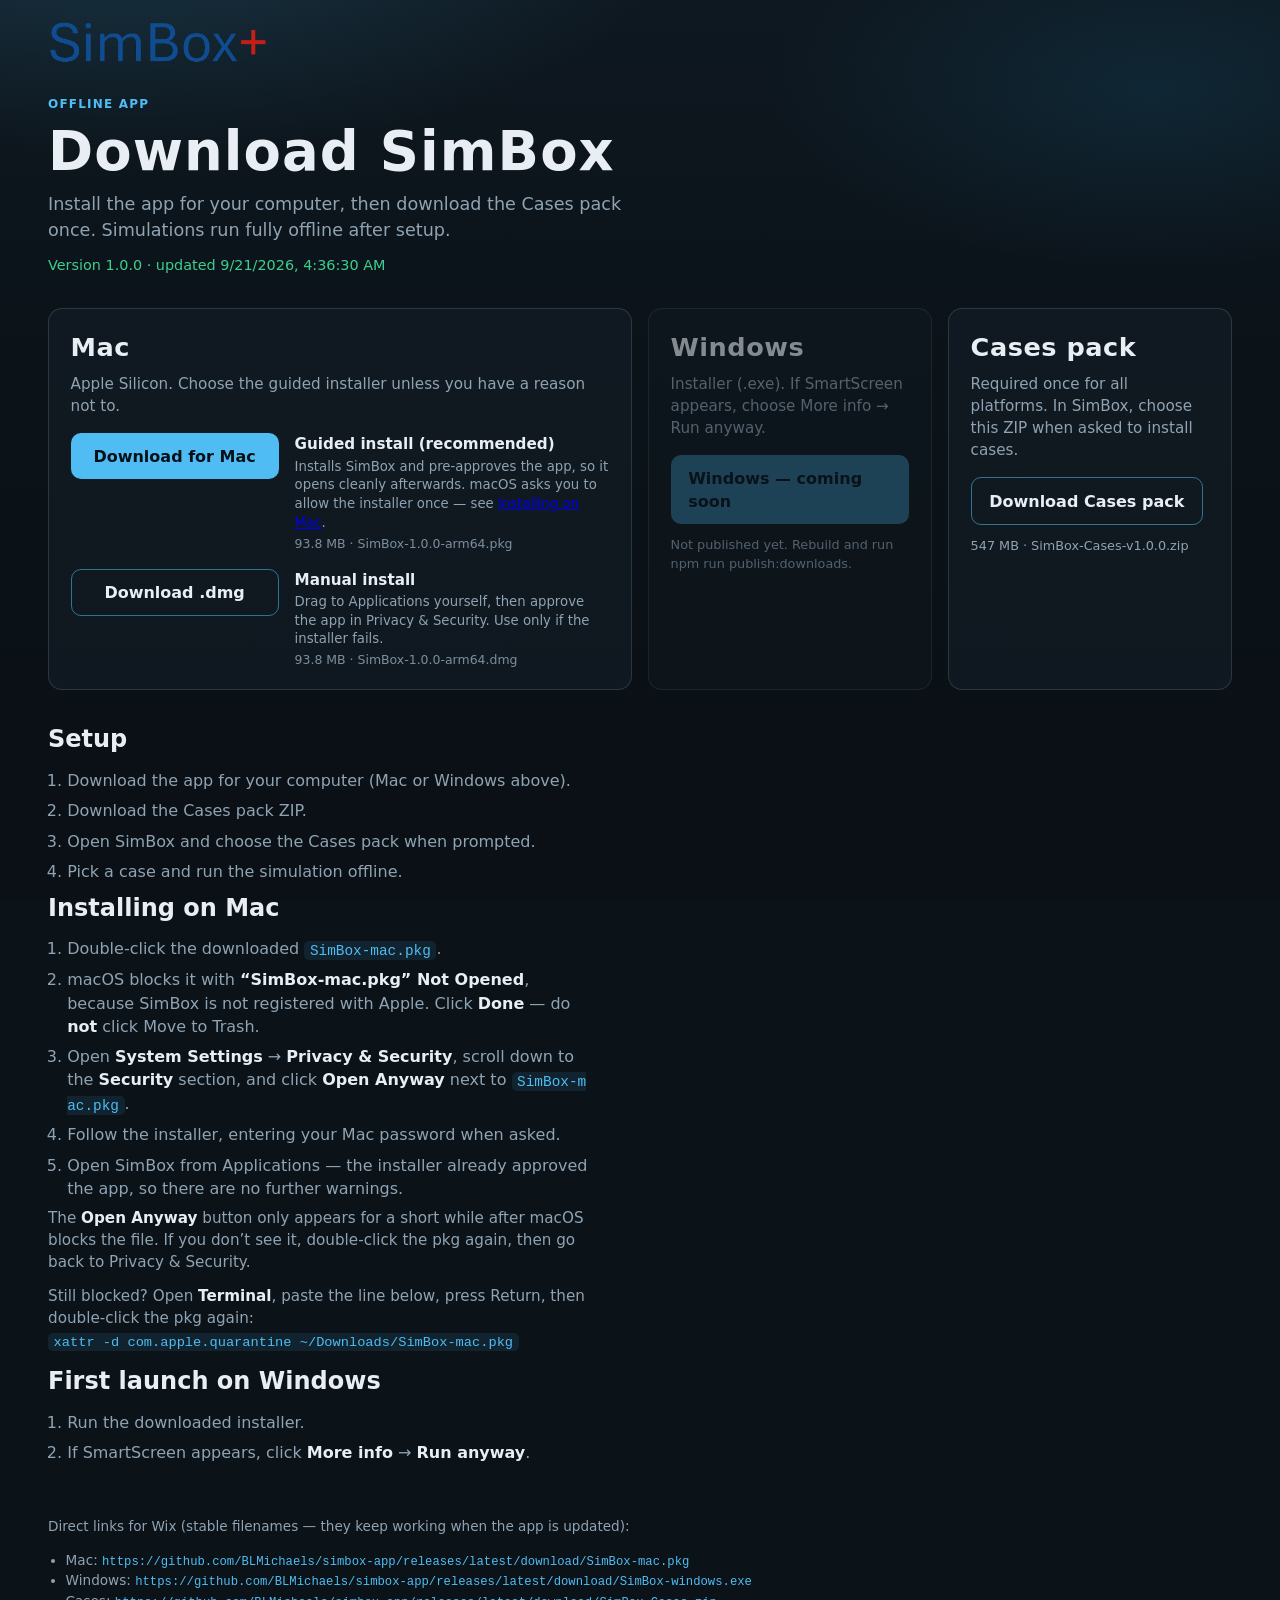
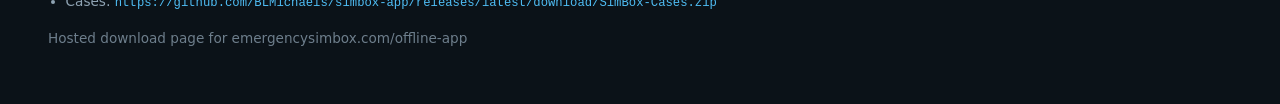
==== docs/index.html @ 4321776a "Update docs/index.html" ====
<!DOCTYPE html>
<html lang="en">
<head>
  <meta charset="utf-8" />
  <meta name="viewport" content="width=device-width, initial-scale=1" />
  <title>Download SimBox — Offline App</title>
  <meta name="description" content="Download the SimBox offline app for Mac, Windows, or Linux, plus the Cases pack." />
  <!-- Bump ?v= when styles.css or app.js changes, so browsers don't serve stale assets. -->
  <link rel="stylesheet" href="./styles.css?v=4" />
</head>
<body>
  <div class="atmosphere" aria-hidden="true"></div>

  <header class="top">
    <img class="brand-logo" src="./assets/simbox-logo.png" alt="SimBox+" width="220" height="44" />
  </header>

  <main class="hero">
    <p class="eyebrow">Offline app</p>
    <h1>Download SimBox</h1>
    <p class="lede">
      Install the app for your computer, then download the Cases pack once.
      Simulations run fully offline after setup.
    </p>
    <p class="version" id="version-line">Checking latest build…</p>
  </main>

  <section class="downloads" aria-label="Downloads">
    <article class="card" id="card-mac">
      <h2>Mac</h2>
      <p>Apple Silicon. Choose the guided installer unless you have a reason not to.</p>

      <div class="options">
        <div class="option" id="option-mac">
          <a class="btn" id="btn-mac" href="./files/SimBox-mac.pkg" download>Download for Mac</a>
          <div class="option-text">
            <span class="option-label">Guided install (recommended)</span>
            <span class="option-note">Installs SimBox and pre-approves the app, so it opens cleanly afterwards. macOS asks you to allow the installer once — see <a href="#mac-install">Installing on Mac</a>.</span>
            <span class="option-meta" id="meta-mac"></span>
          </div>
        </div>

        <div class="option" id="option-mac-dmg" hidden>
          <a class="btn btn-secondary" id="btn-mac-dmg" href="./files/SimBox-mac.dmg" download>Download .dmg</a>
          <div class="option-text">
            <span class="option-label">Manual install</span>
            <span class="option-note">Drag to Applications yourself, then approve the app in Privacy &amp; Security. Use only if the installer fails.</span>
            <span class="option-meta" id="meta-mac-dmg"></span>
          </div>
        </div>
      </div>
    </article>

    <article class="card" id="card-mac-intel" hidden>
      <h2>Mac (Intel)</h2>
      <p>For older Intel Macs.</p>
      <a class="btn" id="btn-mac-intel" href="./files/SimBox-mac-intel.dmg" download>Download for Mac (Intel)</a>
      <p class="meta" id="meta-mac-intel"></p>
    </article>

    <article class="card" id="card-windows">
      <h2>Windows</h2>
      <p>Installer (.exe). If SmartScreen appears, choose More info → Run anyway.</p>
      <a class="btn" id="btn-windows" href="./files/SimBox-windows.exe" download>Download for Windows</a>
      <p class="meta" id="meta-windows"></p>
    </article>

    <article class="card" id="card-linux" hidden>
      <h2>Linux</h2>
      <p>AppImage. Run <code>chmod +x</code> on the file before opening.</p>
      <a class="btn" id="btn-linux" href="./files/SimBox-linux.AppImage" download>Download for Linux</a>
      <p class="meta" id="meta-linux"></p>
    </article>

    <article class="card card-cases" id="card-cases">
      <h2>Cases pack</h2>
      <p>Required once for all platforms. In SimBox, choose this ZIP when asked to install cases.</p>
      <a class="btn btn-secondary" id="btn-cases" href="./files/SimBox-Cases.zip" download>Download Cases pack</a>
      <p class="meta" id="meta-cases"></p>
    </article>
  </section>

  <section class="howto">
    <h2>Setup</h2>
    <ol>
      <li>Download the app for your computer (Mac or Windows above).</li>
      <li>Download the Cases pack ZIP.</li>
      <li>Open SimBox and choose the Cases pack when prompted.</li>
      <li>Pick a case and run the simulation offline.</li>
    </ol>

    <h2 id="mac-install">Installing on Mac</h2>
    <ol>
      <li>Double-click the downloaded <code>SimBox-mac.pkg</code>.</li>
      <li>
        macOS blocks it with <strong>&ldquo;SimBox-mac.pkg&rdquo; Not Opened</strong>, because SimBox
        is not registered with Apple. Click <strong>Done</strong> — do <strong>not</strong> click
        Move to Trash.
      </li>
      <li>
        Open <strong>System Settings</strong> &rarr; <strong>Privacy &amp; Security</strong>, scroll
        down to the <strong>Security</strong> section, and click <strong>Open Anyway</strong> next to
        <code>SimBox-mac.pkg</code>.
      </li>
      <li>Follow the installer, entering your Mac password when asked.</li>
      <li>Open SimBox from Applications — the installer already approved the app, so there are no further warnings.</li>
    </ol>
    <p class="note">
      The <strong>Open Anyway</strong> button only appears for a short while after macOS blocks the
      file. If you don&rsquo;t see it, double-click the pkg again, then go back to Privacy &amp; Security.
    </p>
    <p class="note">
      Still blocked? Open <strong>Terminal</strong>, paste the line below, press Return, then
      double-click the pkg again:<br />
      <code>xattr -d com.apple.quarantine ~/Downloads/SimBox-mac.pkg</code>
    </p>

    <h2>First launch on Windows</h2>
    <ol>
      <li>Run the downloaded installer.</li>
      <li>If SmartScreen appears, click <strong>More info</strong> → <strong>Run anyway</strong>.</li>
    </ol>
  </section>

  <footer class="foot">
    <p>
      Direct links for Wix (stable filenames — they keep working when the app is updated):
    </p>
    <ul class="direct-links">
      <li>Mac: <code id="url-mac">./files/SimBox-mac.pkg</code></li>
      <li>Windows: <code id="url-windows">./files/SimBox-windows.exe</code></li>
      <li>Cases: <code id="url-cases">./files/SimBox-Cases.zip</code></li>
    </ul>
    <p class="muted">Hosted download page for emergencysimbox.com/offline-app</p>
  </footer>

  <script src="./app.js?v=4"></script>
</body>
</html>
---- docs/styles.css ----
:root {
  --bg: #0b1218;
  --bg-elevated: #121c24;
  --ink: #e8eef3;
  --muted: #8fa3b3;
  --line: rgba(143, 163, 179, 0.22);
  --accent: #4fbdf4;
  --ok: #3dcf8e;
  --warn: #e0a64a;
  --radius: 14px;
  --font-display: "Barlow Condensed", "Arial Narrow", system-ui, sans-serif;
  --font-body: "Source Sans 3", "Segoe UI", system-ui, sans-serif;
}

*,
*::before,
*::after {
  box-sizing: border-box;
}

html,
body {
  margin: 0;
  min-height: 100%;
}

body {
  font-family: var(--font-body);
  color: var(--ink);
  background: var(--bg);
  line-height: 1.45;
}

.atmosphere {
  position: fixed;
  inset: 0;
  z-index: -1;
  background:
    radial-gradient(ellipse 80% 50% at 10% -10%, rgba(79, 189, 244, 0.18), transparent 55%),
    radial-gradient(ellipse 60% 40% at 90% 10%, rgba(26, 122, 168, 0.16), transparent 50%),
    linear-gradient(180deg, #0e1820 0%, #0b1218 45%, #0a1015 100%);
}

.top {
  padding: 1.25rem clamp(1.25rem, 4vw, 3rem) 0;
}

.brand-logo {
  display: block;
  height: clamp(2rem, 4.5vw, 2.75rem);
  width: auto;
  background: transparent;
}

.hero {
  padding: 2rem clamp(1.25rem, 4vw, 3rem) 1.5rem;
  max-width: 44rem;
}

.eyebrow {
  margin: 0 0 0.6rem;
  color: var(--accent);
  font-size: 0.75rem;
  font-weight: 700;
  letter-spacing: 0.1em;
  text-transform: uppercase;
}

.hero h1 {
  margin: 0 0 0.75rem;
  font-family: var(--font-display);
  font-size: clamp(2.4rem, 6vw, 3.4rem);
  font-weight: 700;
  letter-spacing: 0.02em;
  line-height: 1.05;
}

.lede {
  margin: 0 0 0.75rem;
  color: var(--muted);
  font-size: 1.1rem;
}

.version {
  margin: 0;
  color: var(--ok);
  font-size: 0.9rem;
}

.downloads {
  display: grid;
  grid-template-columns: repeat(auto-fit, minmax(240px, 1fr));
  gap: 1rem;
  padding: 0.5rem clamp(1.25rem, 4vw, 3rem) 2rem;
}

.card {
  padding: 1.25rem 1.35rem;
  border: 1px solid var(--line);
  border-radius: var(--radius);
  background: rgba(18, 28, 36, 0.72);
}

.card[hidden] {
  display: none !important;
}

.card.unavailable {
  opacity: 0.55;
}

.card h2 {
  margin: 0 0 0.45rem;
  font-family: var(--font-display);
  font-size: 1.6rem;
  font-weight: 600;
  letter-spacing: 0.02em;
}

.card p {
  margin: 0 0 1rem;
  color: var(--muted);
  font-size: 0.95rem;
}

.btn {
  display: inline-flex;
  align-items: center;
  justify-content: center;
  padding: 0.7rem 1.1rem;
  border-radius: 10px;
  background: var(--accent);
  color: #061018;
  font-weight: 700;
  text-decoration: none;
  transition: transform 0.15s ease, background 0.15s ease, opacity 0.15s ease;
}

.btn:hover {
  transform: translateY(-1px);
  background: #6ecaf7;
}

.btn.disabled,
.card.unavailable .btn,
.option.unavailable .btn {
  pointer-events: none;
  opacity: 0.5;
}

/* Mac ships two installers in one card, so it needs room for stacked rows. */
@media (min-width: 640px) {
  #card-mac {
    grid-column: span 2;
  }
}

.options {
  display: flex;
  flex-direction: column;
  gap: 1rem;
}

.option {
  display: flex;
  align-items: flex-start;
  gap: 1rem;
  flex-wrap: wrap;
}

.option[hidden] {
  display: none !important;
}

.option .btn {
  flex: 0 0 auto;
  min-width: min(13rem, 100%);
}

.option-text {
  display: flex;
  flex-direction: column;
  gap: 0.15rem;
  min-width: 0;
  flex: 1 1 14rem;
}

.option-label {
  color: var(--ink);
  font-size: 0.95rem;
  font-weight: 600;
}

.option-note {
  color: var(--muted);
  font-size: 0.83rem;
  line-height: 1.4;
}

.option-meta {
  color: var(--muted);
  font-size: 0.78rem;
  opacity: 0.85;
}

.btn-secondary {
  background: transparent;
  color: var(--ink);
  border: 1px solid rgba(79, 189, 244, 0.55);
}

.btn-secondary:hover {
  background: rgba(79, 189, 244, 0.12);
}

.meta {
  margin: 0.75rem 0 0 !important;
  font-size: 0.8rem !important;
  color: var(--muted);
}

.howto {
  padding: 0 clamp(1.25rem, 4vw, 3rem) 2rem;
  max-width: 40rem;
}

.howto h2 {
  margin: 0 0 0.75rem;
  font-family: var(--font-display);
  font-size: 1.5rem;
  font-weight: 600;
}

.howto ol {
  margin: 0;
  padding-left: 1.2rem;
  color: var(--muted);
}

.howto li {
  margin-bottom: 0.45rem;
}

.howto h2 + .note {
  margin-top: 0;
}

.howto .note {
  margin: 0 0 0.75rem;
  color: var(--muted);
  font-size: 0.95rem;
}

.howto code {
  padding: 0.1rem 0.35rem;
  border-radius: 5px;
  background: rgba(79, 189, 244, 0.1);
  color: var(--accent);
  word-break: break-all;
}

.howto strong {
  color: var(--ink);
}

.foot {
  padding: 0 clamp(1.25rem, 4vw, 3rem) 3rem;
  color: var(--muted);
  font-size: 0.85rem;
}

.direct-links {
  margin: 0.5rem 0 1rem;
  padding-left: 1.1rem;
}

.direct-links code {
  color: var(--accent);
  word-break: break-all;
}

.muted {
  opacity: 0.75;
}

code {
  font-family: ui-monospace, SFMono-Regular, Menlo, Consolas, monospace;
  font-size: 0.9em;
}
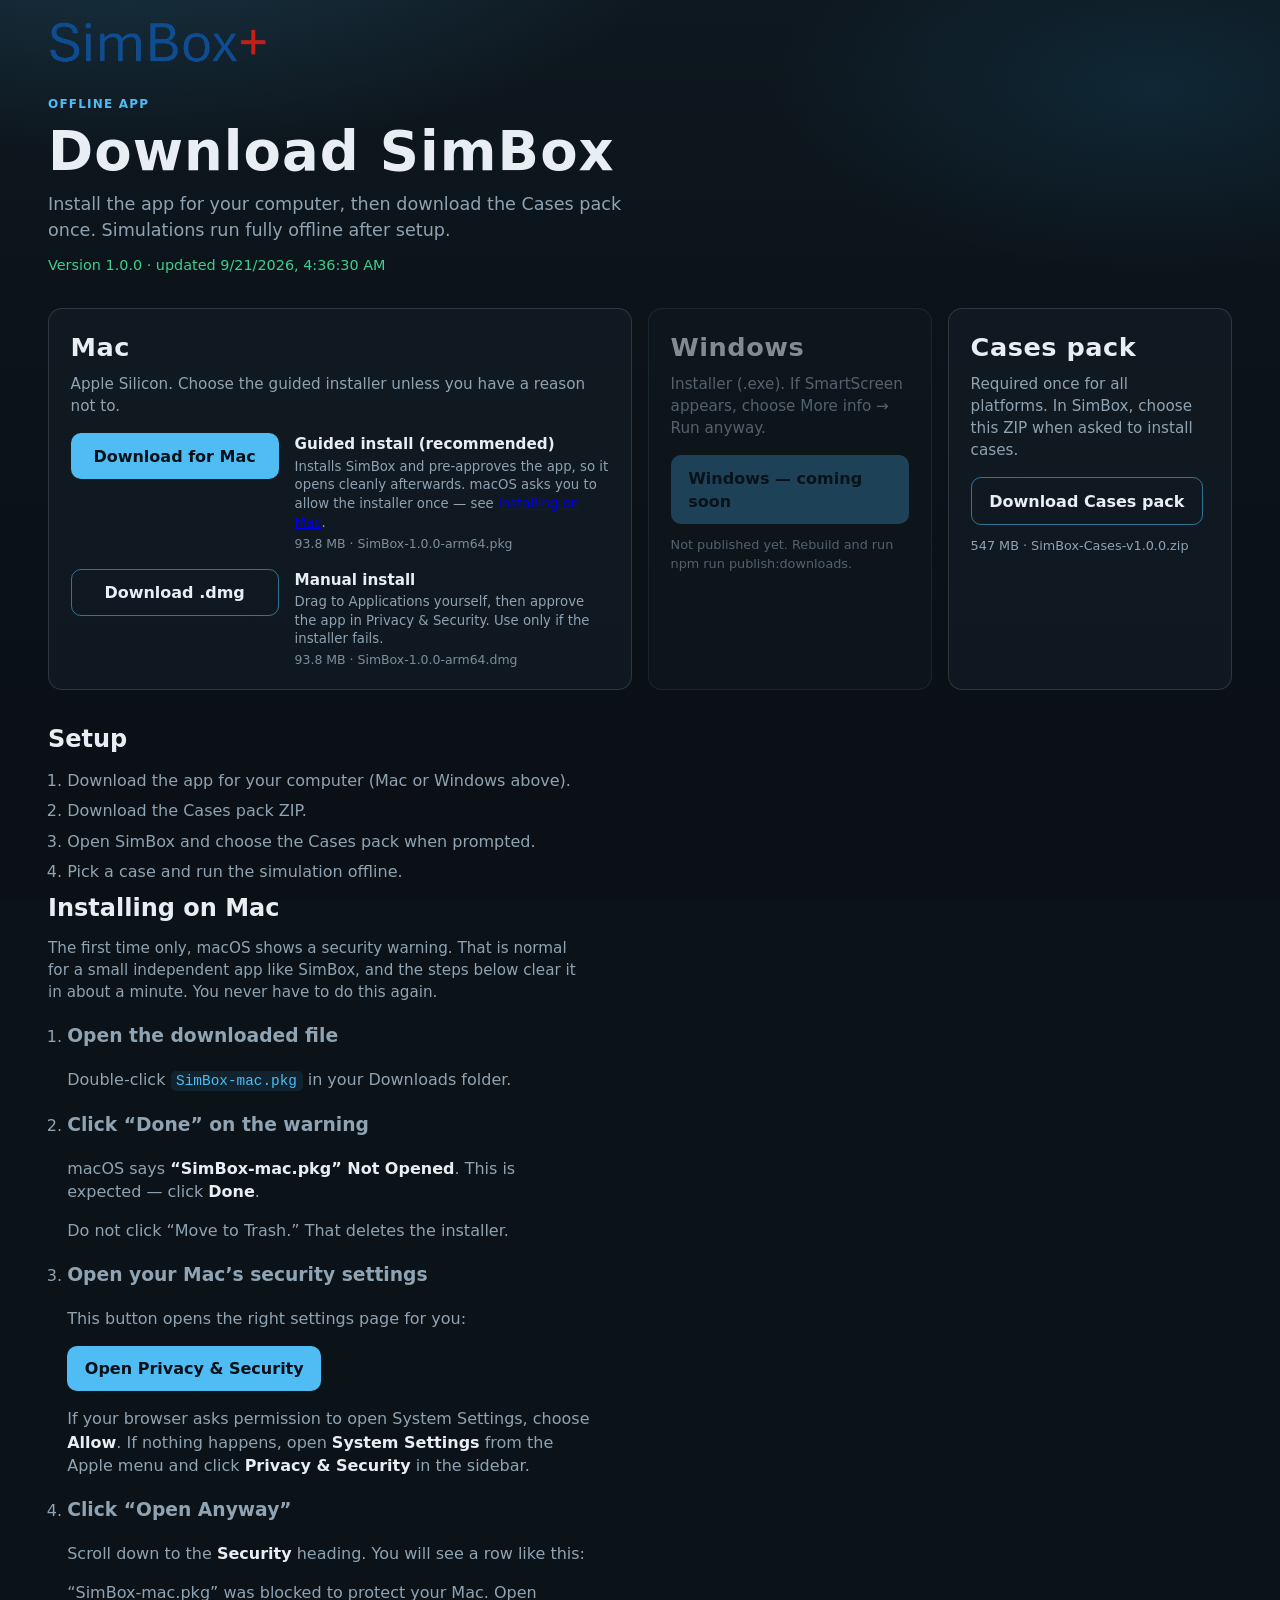
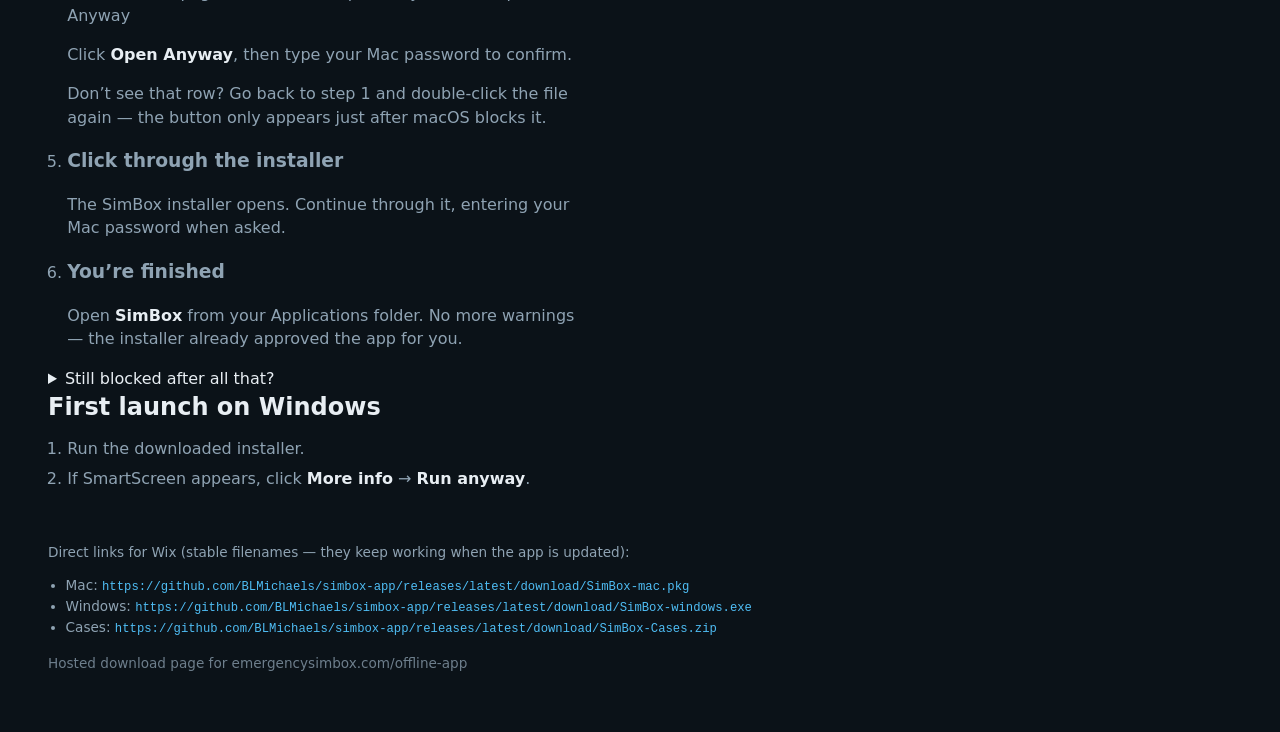
==== commit fb1366c8: "Update docs/index.html" ====
--- a/docs/index.html
+++ b/docs/index.html
@@ -6,7 +6,7 @@
   <title>Download SimBox — Offline App</title>
   <meta name="description" content="Download the SimBox offline app for Mac, Windows, or Linux, plus the Cases pack." />
   <!-- Bump ?v= when styles.css or app.js changes, so browsers don't serve stale assets. -->
-  <link rel="stylesheet" href="./styles.css?v=4" />
+  <link rel="stylesheet" href="./styles.css?v=5" />
 </head>
 <body>
   <div class="atmosphere" aria-hidden="true"></div>
@@ -90,30 +90,84 @@
     </ol>
 
     <h2 id="mac-install">Installing on Mac</h2>
-    <ol>
-      <li>Double-click the downloaded <code>SimBox-mac.pkg</code>.</li>
+    <p class="note">
+      The first time only, macOS shows a security warning. That is normal for a small
+      independent app like SimBox, and the steps below clear it in about a minute. You never
+      have to do this again.
+    </p>
+
+    <ol class="walkthrough">
       <li>
-        macOS blocks it with <strong>&ldquo;SimBox-mac.pkg&rdquo; Not Opened</strong>, because SimBox
-        is not registered with Apple. Click <strong>Done</strong> — do <strong>not</strong> click
-        Move to Trash.
+        <h3>Open the downloaded file</h3>
+        <p>Double-click <code>SimBox-mac.pkg</code> in your Downloads folder.</p>
       </li>
+
       <li>
-        Open <strong>System Settings</strong> &rarr; <strong>Privacy &amp; Security</strong>, scroll
-        down to the <strong>Security</strong> section, and click <strong>Open Anyway</strong> next to
-        <code>SimBox-mac.pkg</code>.
+        <h3>Click &ldquo;Done&rdquo; on the warning</h3>
+        <p>
+          macOS says <strong>&ldquo;SimBox-mac.pkg&rdquo; Not Opened</strong>. This is expected —
+          click <strong>Done</strong>.
+        </p>
+        <p class="careful">Do not click &ldquo;Move to Trash.&rdquo; That deletes the installer.</p>
       </li>
-      <li>Follow the installer, entering your Mac password when asked.</li>
-      <li>Open SimBox from Applications — the installer already approved the app, so there are no further warnings.</li>
+
+      <li>
+        <h3>Open your Mac&rsquo;s security settings</h3>
+        <p>This button opens the right settings page for you:</p>
+        <p>
+          <a class="btn" href="x-apple.systempreferences:com.apple.settings.PrivacySecurity.extension">
+            Open Privacy &amp; Security
+          </a>
+        </p>
+        <p class="hint">
+          If your browser asks permission to open System Settings, choose <strong>Allow</strong>.
+          If nothing happens, open <strong>System Settings</strong> from the Apple menu and click
+          <strong>Privacy &amp; Security</strong> in the sidebar.
+        </p>
+      </li>
+
+      <li>
+        <h3>Click &ldquo;Open Anyway&rdquo;</h3>
+        <p>Scroll down to the <strong>Security</strong> heading. You will see a row like this:</p>
+        <div class="settings-mock" aria-hidden="true">
+          <span class="settings-mock-text">&ldquo;SimBox-mac.pkg&rdquo; was blocked to protect your Mac.</span>
+          <span class="settings-mock-btn">Open Anyway</span>
+        </div>
+        <p>Click <strong>Open Anyway</strong>, then type your Mac password to confirm.</p>
+        <p class="hint">
+          Don&rsquo;t see that row? Go back to step 1 and double-click the file again — the button
+          only appears just after macOS blocks it.
+        </p>
+      </li>
+
+      <li>
+        <h3>Click through the installer</h3>
+        <p>
+          The SimBox installer opens. Continue through it, entering your Mac password when asked.
+        </p>
+      </li>
+
+      <li>
+        <h3>You&rsquo;re finished</h3>
+        <p>
+          Open <strong>SimBox</strong> from your Applications folder. No more warnings — the
+          installer already approved the app for you.
+        </p>
+      </li>
     </ol>
-    <p class="note">
-      The <strong>Open Anyway</strong> button only appears for a short while after macOS blocks the
-      file. If you don&rsquo;t see it, double-click the pkg again, then go back to Privacy &amp; Security.
-    </p>
-    <p class="note">
-      Still blocked? Open <strong>Terminal</strong>, paste the line below, press Return, then
-      double-click the pkg again:<br />
-      <code>xattr -d com.apple.quarantine ~/Downloads/SimBox-mac.pkg</code>
-    </p>
+
+    <details class="fallback">
+      <summary>Still blocked after all that?</summary>
+      <p>
+        Open the <strong>Terminal</strong> app, paste the line below, press Return, then double-click
+        the installer again. This removes the download flag macOS put on the file.
+      </p>
+      <p><code>xattr -d com.apple.quarantine ~/Downloads/SimBox-mac.pkg</code></p>
+      <p>
+        If you would rather not do that, send the file back to us and we can install SimBox with you
+        directly.
+      </p>
+    </details>
 
     <h2>First launch on Windows</h2>
     <ol>
@@ -134,6 +188,6 @@
     <p class="muted">Hosted download page for emergencysimbox.com/offline-app</p>
   </footer>
 
-  <script src="./app.js?v=4"></script>
+  <script src="./app.js?v=5"></script>
 </body>
 </html>
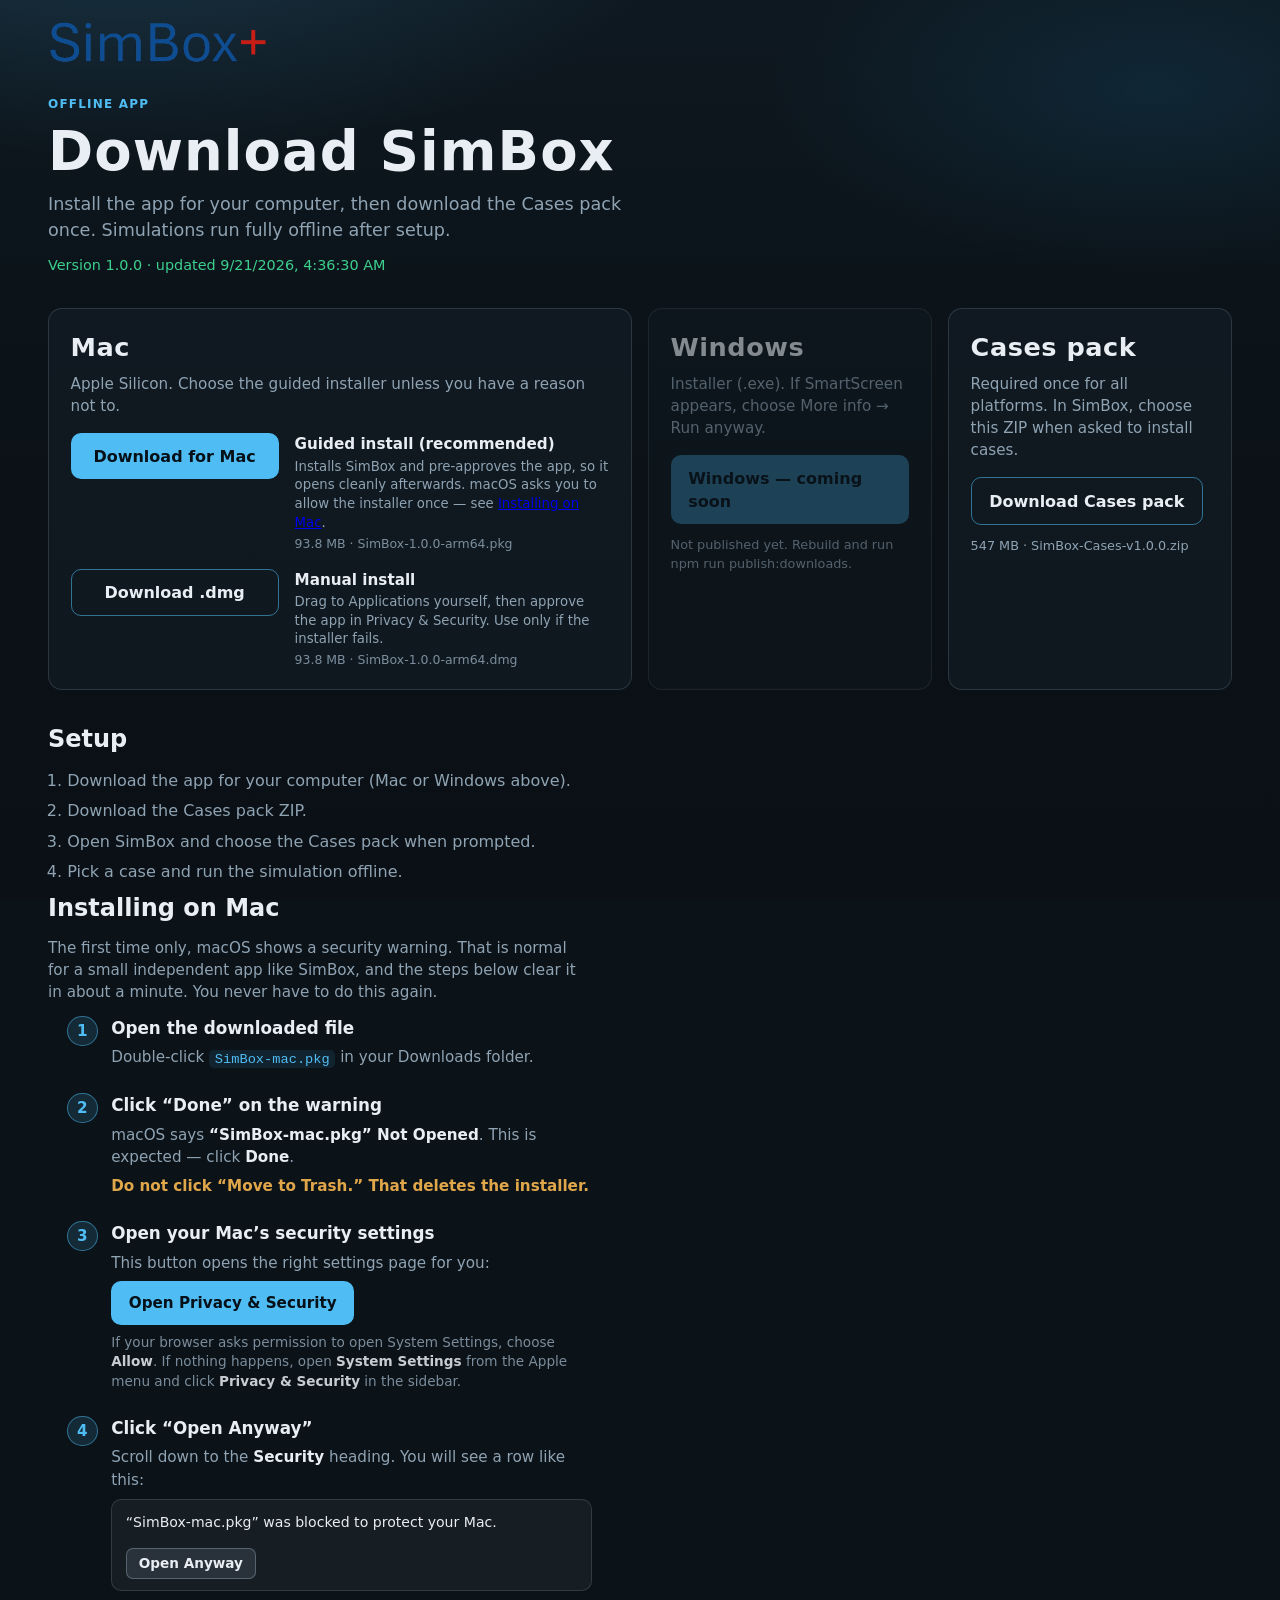
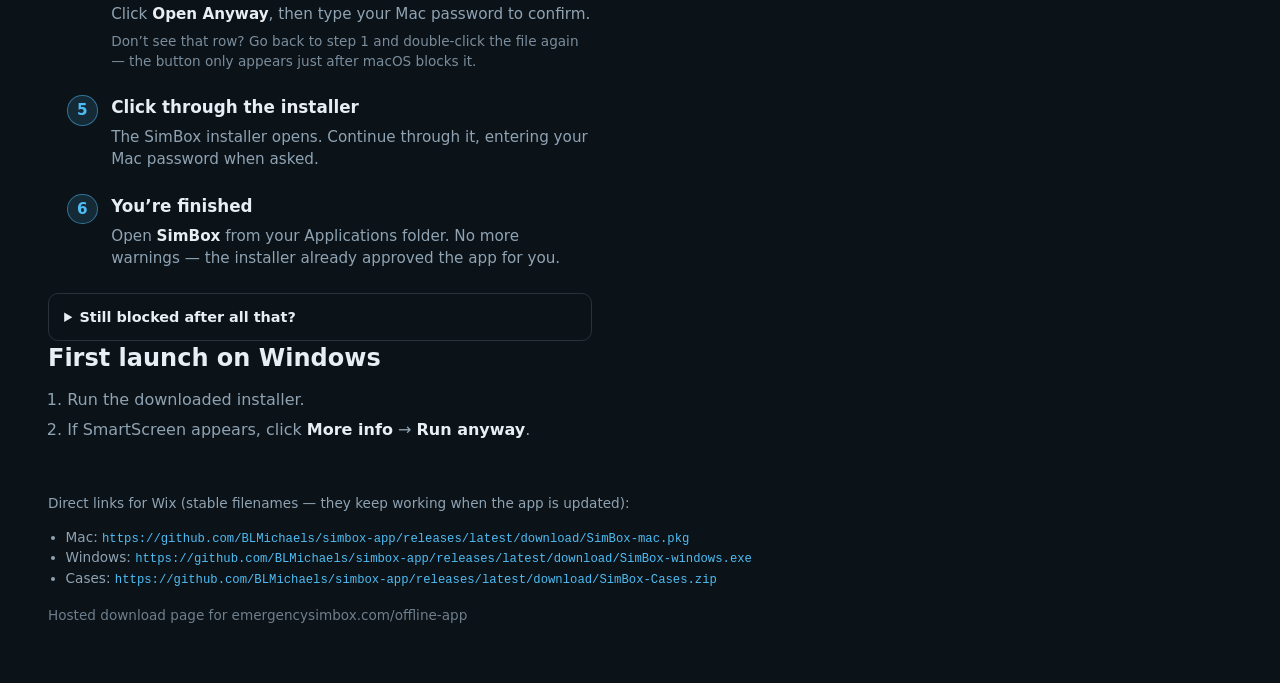
==== commit f752751a: "Update docs/index.html" ====
--- a/docs/index.html
+++ b/docs/index.html
@@ -6,7 +6,7 @@
   <title>Download SimBox — Offline App</title>
   <meta name="description" content="Download the SimBox offline app for Mac, Windows, or Linux, plus the Cases pack." />
   <!-- Bump ?v= when styles.css or app.js changes, so browsers don't serve stale assets. -->
-  <link rel="stylesheet" href="./styles.css?v=5" />
+  <link rel="stylesheet" href="./styles.css?v=6" />
 </head>
 <body>
   <div class="atmosphere" aria-hidden="true"></div>
@@ -188,6 +188,6 @@
     <p class="muted">Hosted download page for emergencysimbox.com/offline-app</p>
   </footer>
 
-  <script src="./app.js?v=5"></script>
+  <script src="./app.js?v=6"></script>
 </body>
 </html>
--- a/docs/styles.css
+++ b/docs/styles.css
@@ -263,6 +263,110 @@
   color: var(--ink);
 }
 
+/* Numbered walkthrough for the one-time macOS security prompt. */
+.walkthrough {
+  margin: 1.25rem 0 1.5rem;
+  padding: 0;
+  list-style: none;
+  counter-reset: step;
+}
+
+.walkthrough > li {
+  position: relative;
+  margin: 0 0 1.5rem;
+  padding-left: 2.75rem;
+  counter-increment: step;
+}
+
+.walkthrough > li::before {
+  content: counter(step);
+  position: absolute;
+  top: 0;
+  left: 0;
+  display: grid;
+  place-items: center;
+  width: 1.9rem;
+  height: 1.9rem;
+  border: 1px solid rgba(79, 189, 244, 0.5);
+  border-radius: 50%;
+  background: rgba(79, 189, 244, 0.14);
+  color: var(--accent);
+  font-size: 0.95rem;
+  font-weight: 700;
+}
+
+.walkthrough h3 {
+  margin: 0.15rem 0 0.4rem;
+  color: var(--ink);
+  font-size: 1.05rem;
+  font-weight: 600;
+}
+
+.walkthrough p {
+  margin: 0 0 0.45rem;
+  color: var(--muted);
+  font-size: 0.95rem;
+}
+
+.walkthrough .careful {
+  color: var(--warn);
+  font-weight: 600;
+}
+
+.walkthrough .hint {
+  font-size: 0.85rem;
+  opacity: 0.85;
+}
+
+/* Mimics the System Settings row so users recognize what to look for. */
+.settings-mock {
+  display: flex;
+  align-items: center;
+  justify-content: space-between;
+  gap: 1rem;
+  flex-wrap: wrap;
+  margin: 0.55rem 0 0.7rem;
+  padding: 0.7rem 0.85rem;
+  border: 1px solid var(--line);
+  border-radius: 10px;
+  background: rgba(232, 238, 243, 0.05);
+}
+
+.settings-mock-text {
+  color: var(--ink);
+  font-size: 0.88rem;
+}
+
+.settings-mock-btn {
+  padding: 0.3rem 0.75rem;
+  border: 1px solid rgba(143, 163, 179, 0.45);
+  border-radius: 7px;
+  background: rgba(143, 163, 179, 0.16);
+  color: var(--ink);
+  font-size: 0.85rem;
+  font-weight: 600;
+  white-space: nowrap;
+}
+
+.fallback {
+  margin: 1.25rem 0 0;
+  padding: 0.8rem 0.95rem;
+  border: 1px solid var(--line);
+  border-radius: 10px;
+  color: var(--muted);
+  font-size: 0.9rem;
+}
+
+.fallback summary {
+  cursor: pointer;
+  color: var(--ink);
+  font-weight: 600;
+}
+
+.fallback p {
+  margin: 0.65rem 0 0;
+}
+
 .foot {
   padding: 0 clamp(1.25rem, 4vw, 3rem) 3rem;
   color: var(--muted);
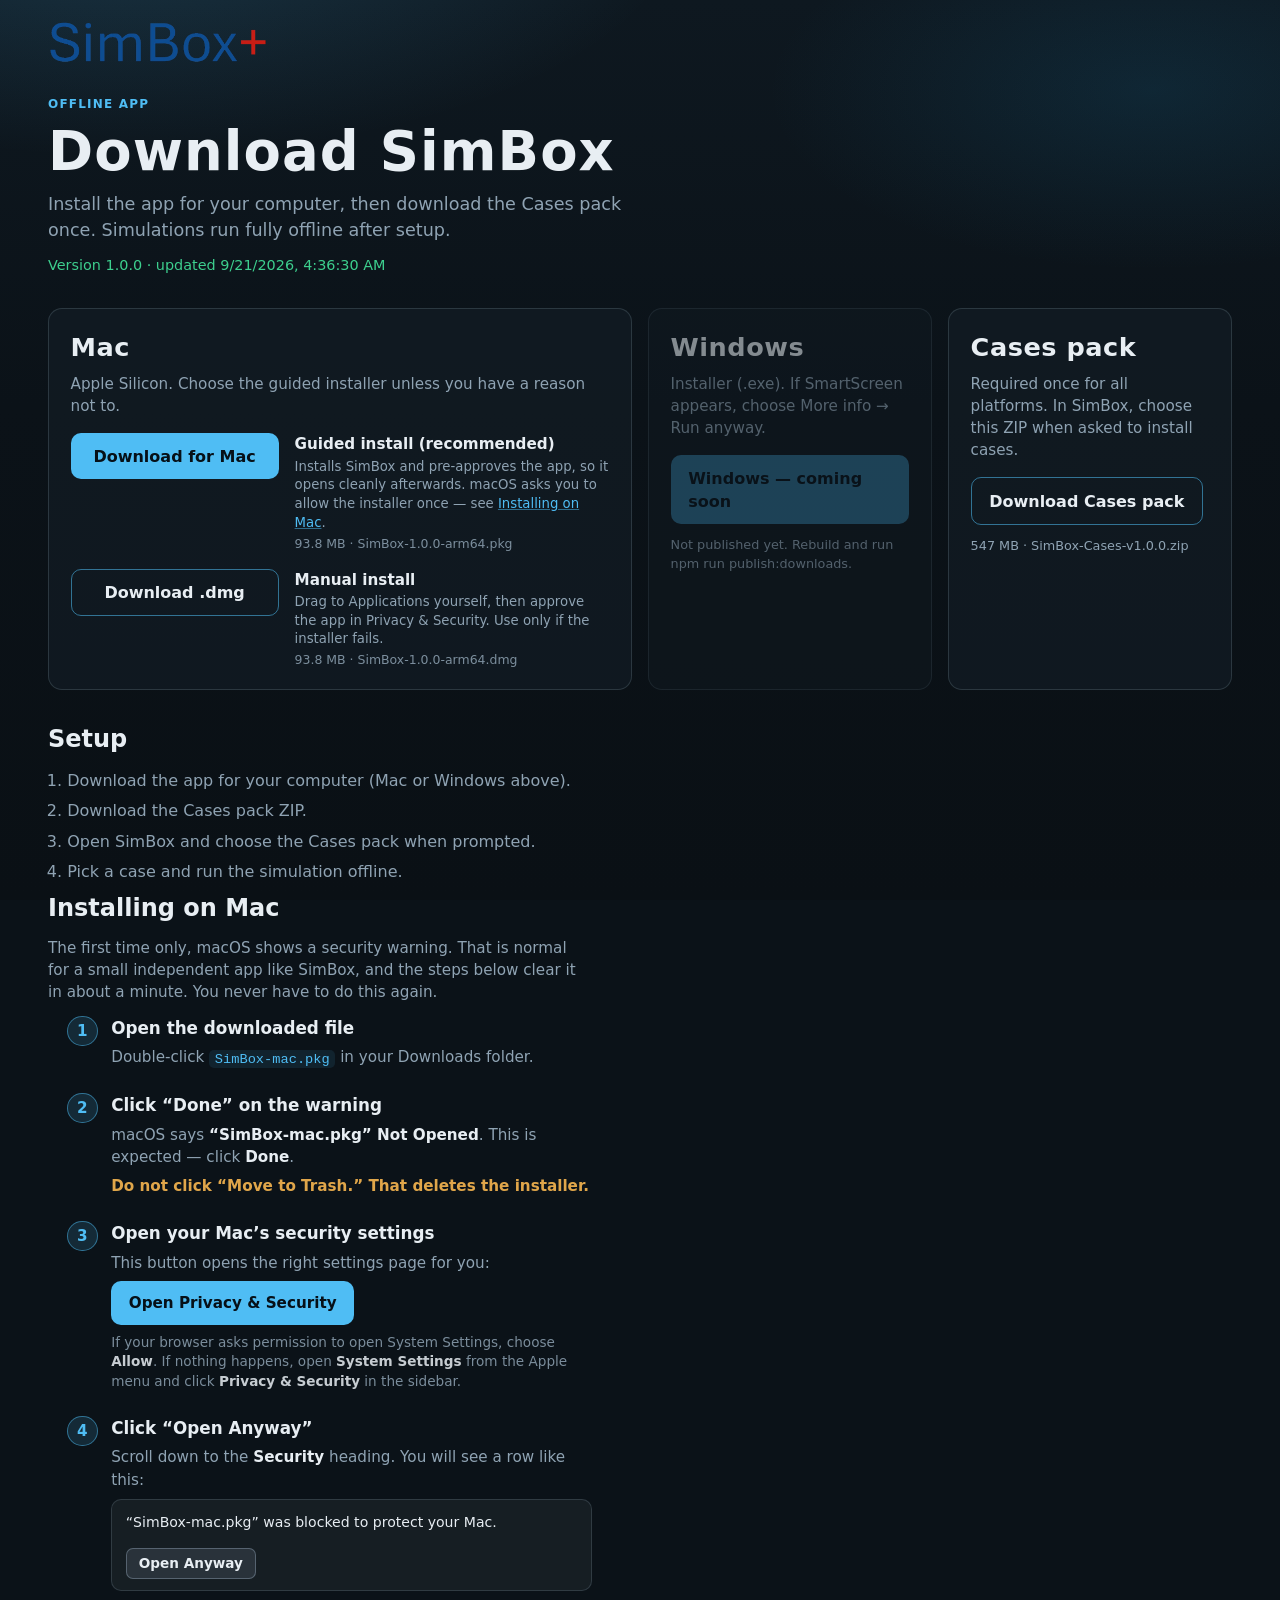
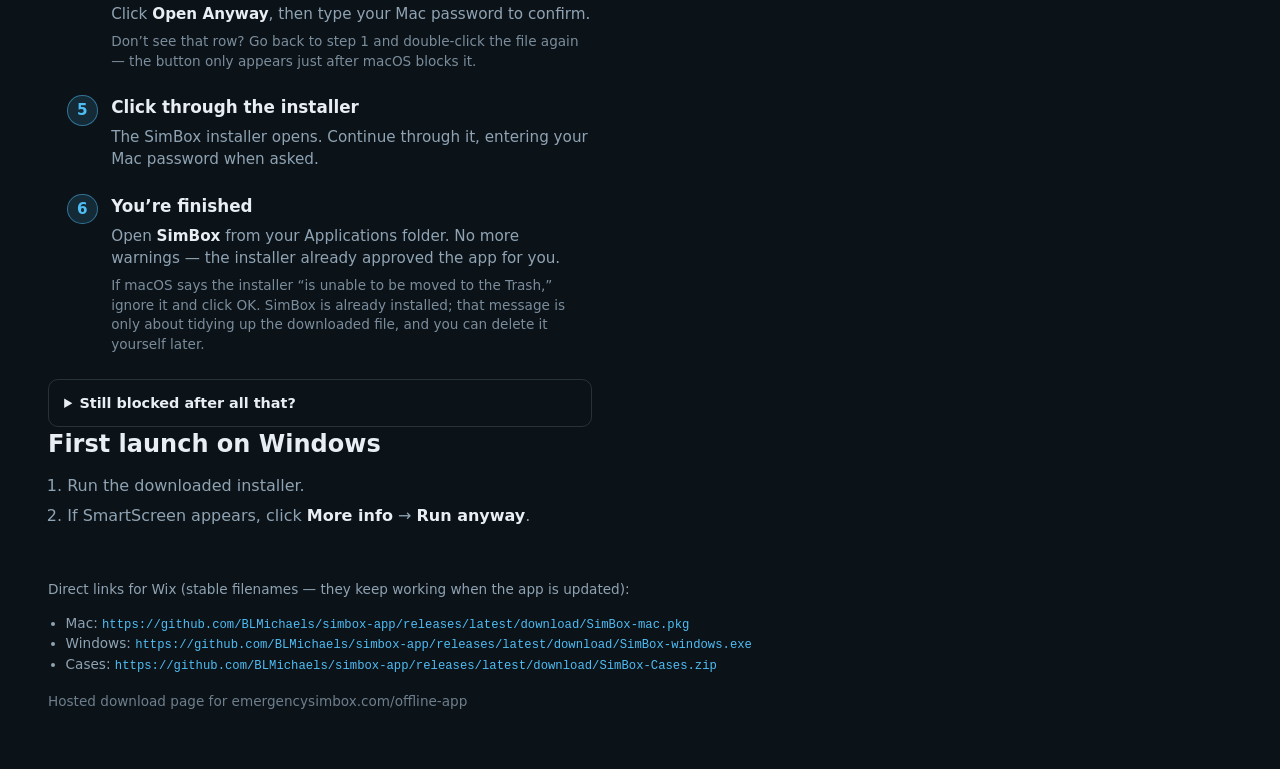
==== commit 120064d1: "Update docs/index.html" ====
--- a/docs/index.html
+++ b/docs/index.html
@@ -6,7 +6,7 @@
   <title>Download SimBox — Offline App</title>
   <meta name="description" content="Download the SimBox offline app for Mac, Windows, or Linux, plus the Cases pack." />
   <!-- Bump ?v= when styles.css or app.js changes, so browsers don't serve stale assets. -->
-  <link rel="stylesheet" href="./styles.css?v=6" />
+  <link rel="stylesheet" href="./styles.css?v=7" />
 </head>
 <body>
   <div class="atmosphere" aria-hidden="true"></div>
@@ -153,6 +153,11 @@
           Open <strong>SimBox</strong> from your Applications folder. No more warnings — the
           installer already approved the app for you.
         </p>
+        <p class="hint">
+          If macOS says the installer &ldquo;is unable to be moved to the Trash,&rdquo; ignore it and
+          click OK. SimBox is already installed; that message is only about tidying up the
+          downloaded file, and you can delete it yourself later.
+        </p>
       </li>
     </ol>
 
@@ -188,6 +193,6 @@
     <p class="muted">Hosted download page for emergencysimbox.com/offline-app</p>
   </footer>
 
-  <script src="./app.js?v=6"></script>
+  <script src="./app.js?v=7"></script>
 </body>
 </html>
--- a/docs/styles.css
+++ b/docs/styles.css
@@ -203,6 +203,11 @@
   opacity: 0.85;
 }
 
+.option-note a {
+  color: var(--accent);
+  text-decoration-color: rgba(79, 189, 244, 0.5);
+}
+
 .btn-secondary {
   background: transparent;
   color: var(--ink);
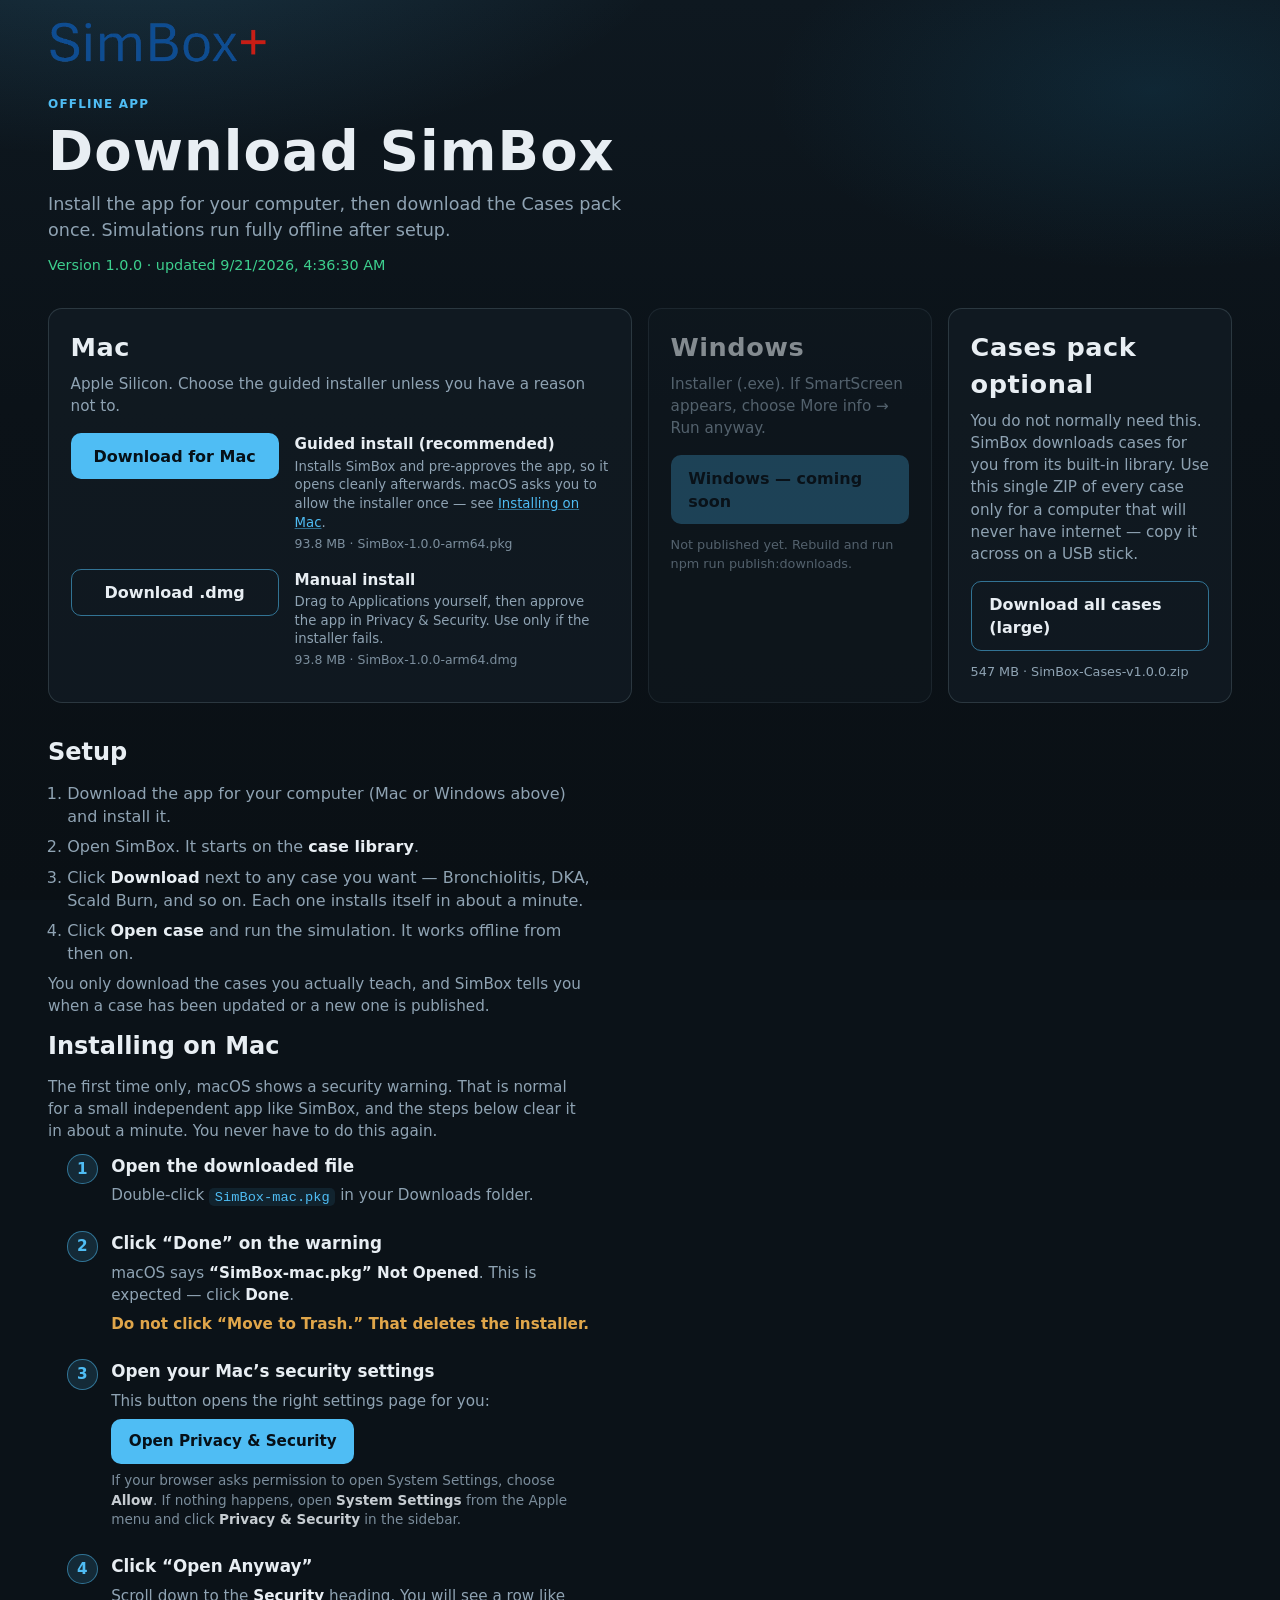
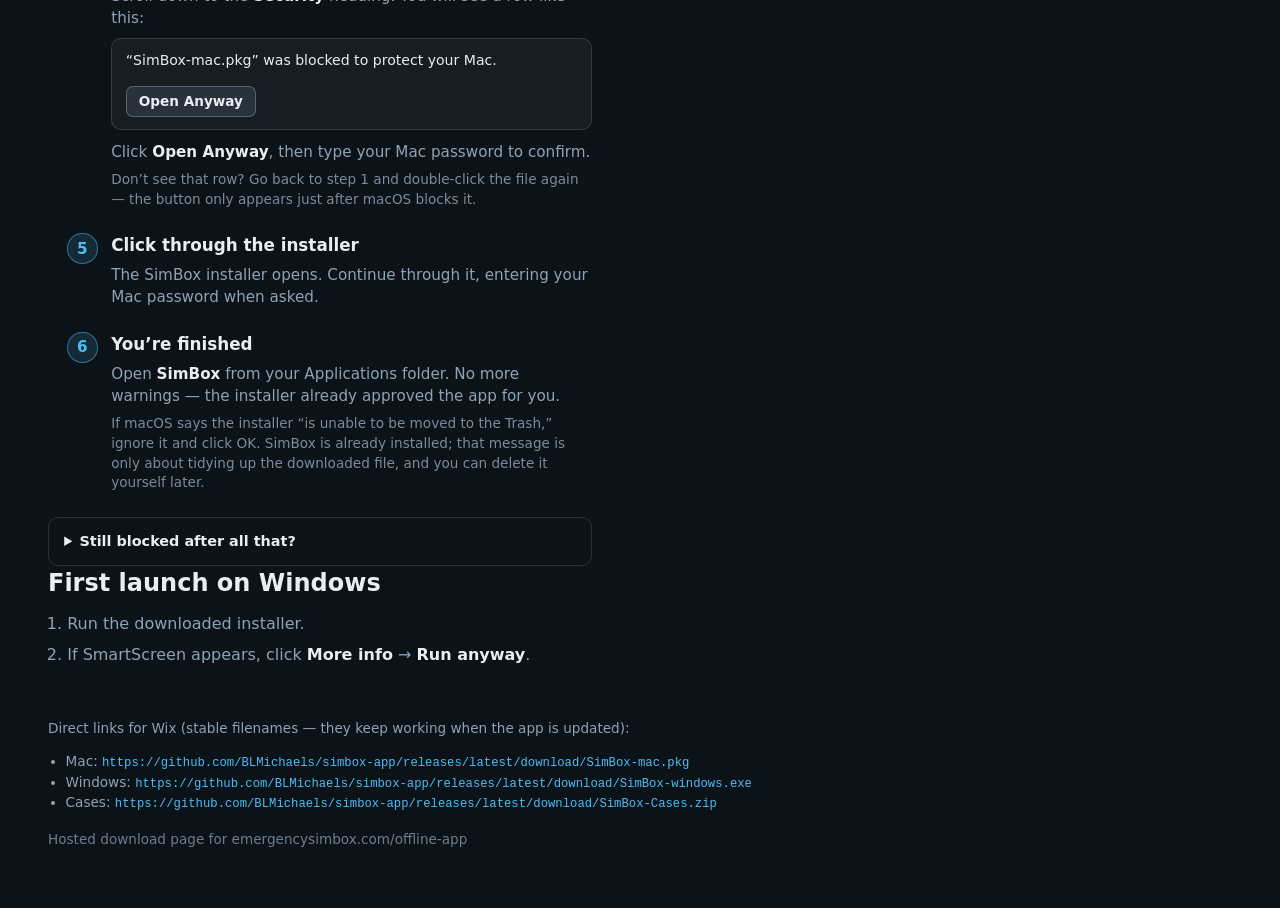
==== commit f7c2d5aa: "Update docs/index.html" ====
--- a/docs/index.html
+++ b/docs/index.html
@@ -6,7 +6,7 @@
   <title>Download SimBox — Offline App</title>
   <meta name="description" content="Download the SimBox offline app for Mac, Windows, or Linux, plus the Cases pack." />
   <!-- Bump ?v= when styles.css or app.js changes, so browsers don't serve stale assets. -->
-  <link rel="stylesheet" href="./styles.css?v=7" />
+  <link rel="stylesheet" href="./styles.css?v=8" />
 </head>
 <body>
   <div class="atmosphere" aria-hidden="true"></div>
@@ -73,9 +73,13 @@
     </article>
 
     <article class="card card-cases" id="card-cases">
-      <h2>Cases pack</h2>
-      <p>Required once for all platforms. In SimBox, choose this ZIP when asked to install cases.</p>
-      <a class="btn btn-secondary" id="btn-cases" href="./files/SimBox-Cases.zip" download>Download Cases pack</a>
+      <h2>Cases pack <span class="card-tag">optional</span></h2>
+      <p>
+        You do not normally need this. SimBox downloads cases for you from its built-in
+        library. Use this single ZIP of every case only for a computer that will never have
+        internet — copy it across on a USB stick.
+      </p>
+      <a class="btn btn-secondary" id="btn-cases" href="./files/SimBox-Cases.zip" download>Download all cases (large)</a>
       <p class="meta" id="meta-cases"></p>
     </article>
   </section>
@@ -83,11 +87,18 @@
   <section class="howto">
     <h2>Setup</h2>
     <ol>
-      <li>Download the app for your computer (Mac or Windows above).</li>
-      <li>Download the Cases pack ZIP.</li>
-      <li>Open SimBox and choose the Cases pack when prompted.</li>
-      <li>Pick a case and run the simulation offline.</li>
+      <li>Download the app for your computer (Mac or Windows above) and install it.</li>
+      <li>Open SimBox. It starts on the <strong>case library</strong>.</li>
+      <li>
+        Click <strong>Download</strong> next to any case you want — Bronchiolitis, DKA, Scald
+        Burn, and so on. Each one installs itself in about a minute.
+      </li>
+      <li>Click <strong>Open case</strong> and run the simulation. It works offline from then on.</li>
     </ol>
+    <p class="note">
+      You only download the cases you actually teach, and SimBox tells you when a case has been
+      updated or a new one is published.
+    </p>
 
     <h2 id="mac-install">Installing on Mac</h2>
     <p class="note">
@@ -193,6 +204,6 @@
     <p class="muted">Hosted download page for emergencysimbox.com/offline-app</p>
   </footer>
 
-  <script src="./app.js?v=7"></script>
+  <script src="./app.js?v=8"></script>
 </body>
 </html>
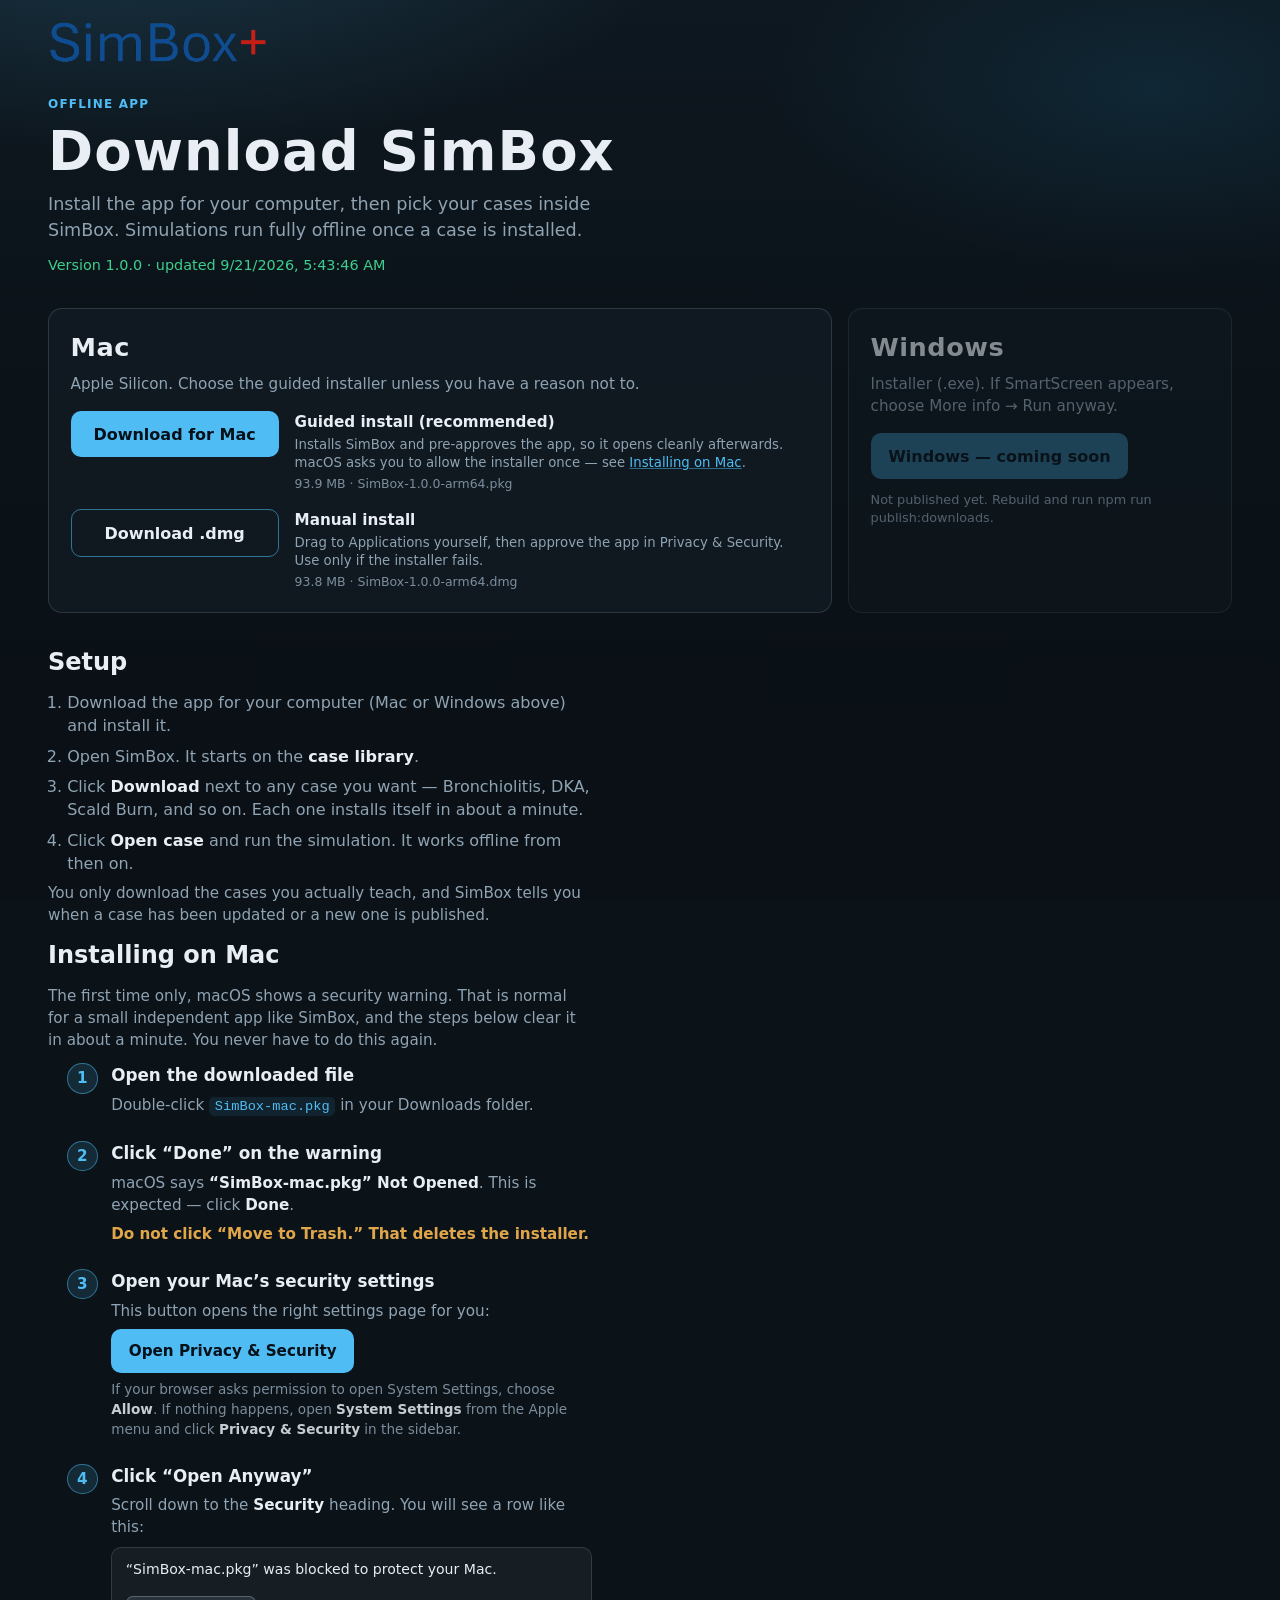
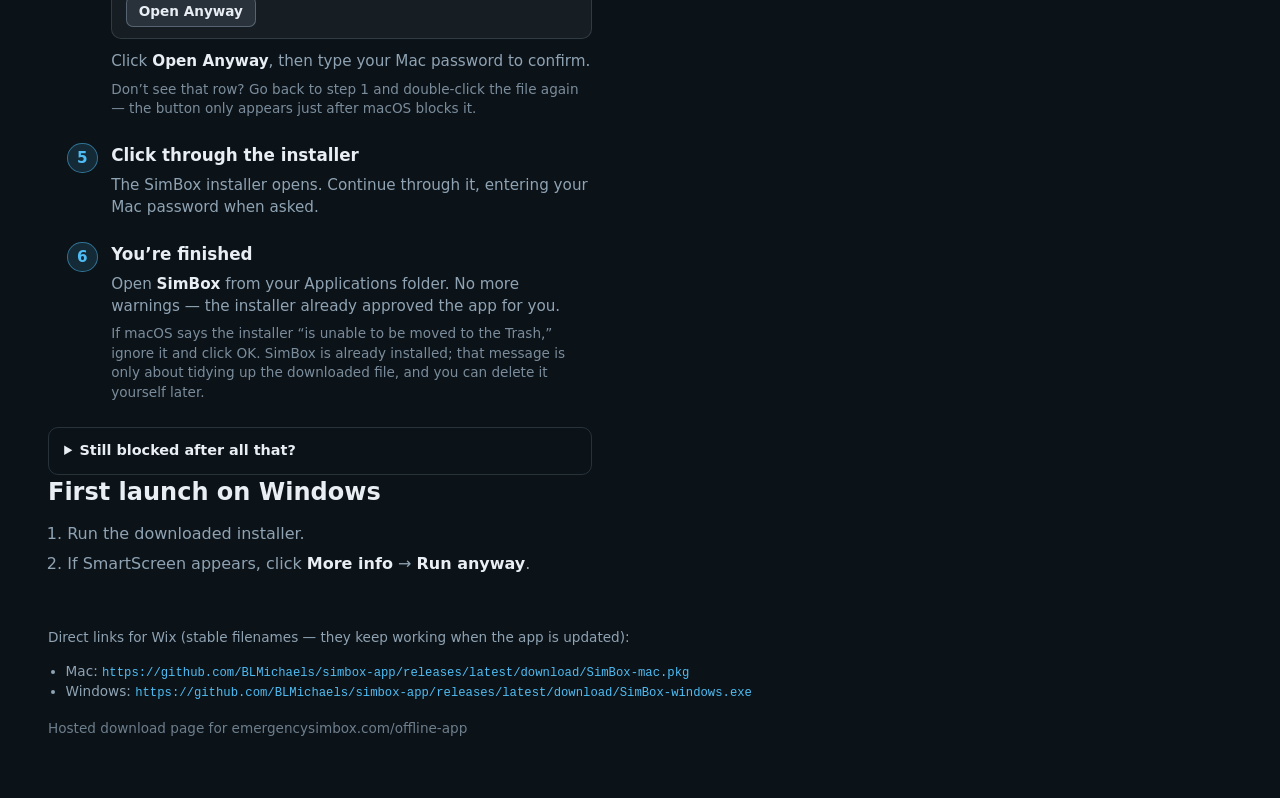
==== commit f4844518: "Update docs/index.html" ====
--- a/docs/index.html
+++ b/docs/index.html
@@ -4,9 +4,9 @@
   <meta charset="utf-8" />
   <meta name="viewport" content="width=device-width, initial-scale=1" />
   <title>Download SimBox — Offline App</title>
-  <meta name="description" content="Download the SimBox offline app for Mac, Windows, or Linux, plus the Cases pack." />
+  <meta name="description" content="Download the SimBox offline app for Mac or Windows. Cases download inside the app." />
   <!-- Bump ?v= when styles.css or app.js changes, so browsers don't serve stale assets. -->
-  <link rel="stylesheet" href="./styles.css?v=8" />
+  <link rel="stylesheet" href="./styles.css?v=9" />
 </head>
 <body>
   <div class="atmosphere" aria-hidden="true"></div>
@@ -19,8 +19,8 @@
     <p class="eyebrow">Offline app</p>
     <h1>Download SimBox</h1>
     <p class="lede">
-      Install the app for your computer, then download the Cases pack once.
-      Simulations run fully offline after setup.
+      Install the app for your computer, then pick your cases inside SimBox.
+      Simulations run fully offline once a case is installed.
     </p>
     <p class="version" id="version-line">Checking latest build…</p>
   </main>
@@ -72,16 +72,6 @@
       <p class="meta" id="meta-linux"></p>
     </article>
 
-    <article class="card card-cases" id="card-cases">
-      <h2>Cases pack <span class="card-tag">optional</span></h2>
-      <p>
-        You do not normally need this. SimBox downloads cases for you from its built-in
-        library. Use this single ZIP of every case only for a computer that will never have
-        internet — copy it across on a USB stick.
-      </p>
-      <a class="btn btn-secondary" id="btn-cases" href="./files/SimBox-Cases.zip" download>Download all cases (large)</a>
-      <p class="meta" id="meta-cases"></p>
-    </article>
   </section>
 
   <section class="howto">
@@ -199,11 +189,10 @@
     <ul class="direct-links">
       <li>Mac: <code id="url-mac">./files/SimBox-mac.pkg</code></li>
       <li>Windows: <code id="url-windows">./files/SimBox-windows.exe</code></li>
-      <li>Cases: <code id="url-cases">./files/SimBox-Cases.zip</code></li>
     </ul>
     <p class="muted">Hosted download page for emergencysimbox.com/offline-app</p>
   </footer>
 
-  <script src="./app.js?v=8"></script>
+  <script src="./app.js?v=9"></script>
 </body>
 </html>
--- a/docs/styles.css
+++ b/docs/styles.css
@@ -107,6 +107,22 @@
 
 .card.unavailable {
   opacity: 0.55;
+}
+
+.card-tag {
+  display: inline-block;
+  margin-left: 0.4rem;
+  padding: 0.15rem 0.5rem;
+  border: 1px solid var(--line);
+  border-radius: 999px;
+  background: rgba(143, 163, 179, 0.12);
+  color: var(--muted);
+  font-family: var(--font-body);
+  font-size: 0.62rem;
+  font-weight: 700;
+  letter-spacing: 0.08em;
+  text-transform: uppercase;
+  vertical-align: middle;
 }
 
 .card h2 {
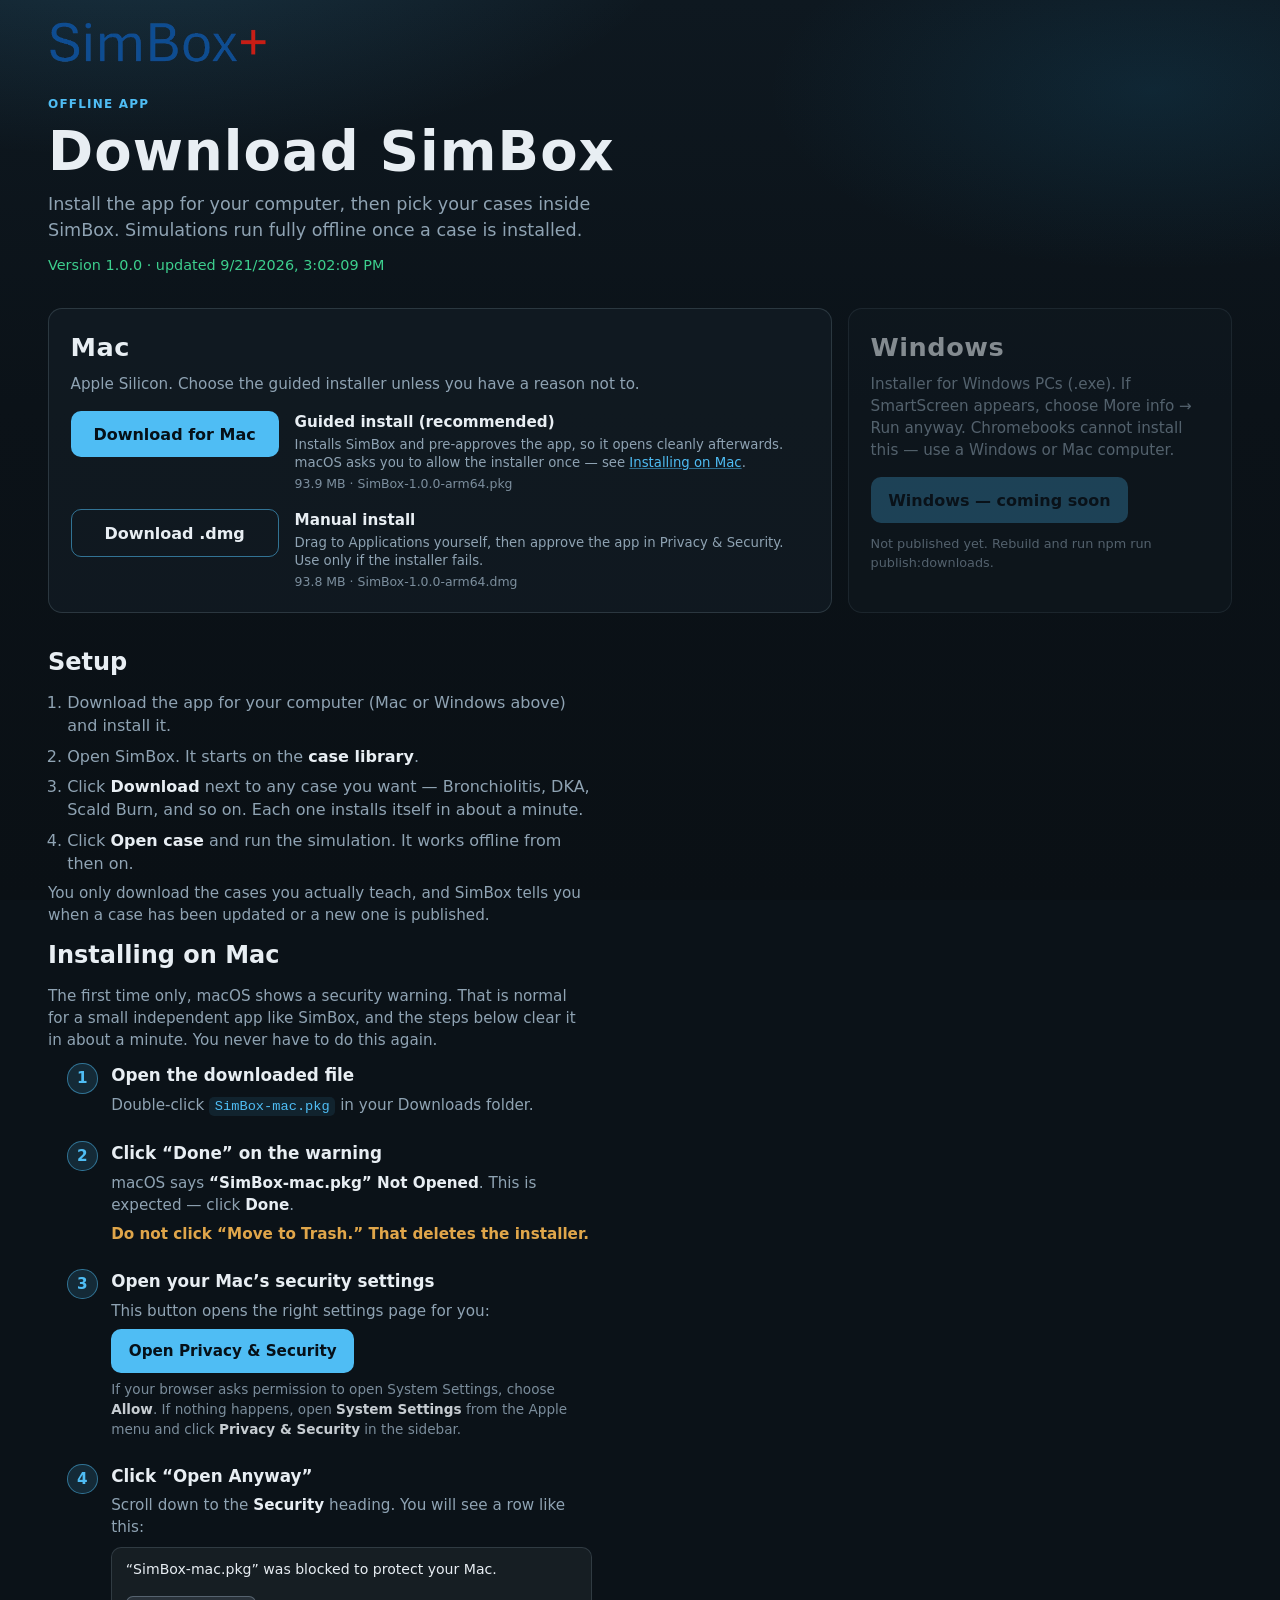
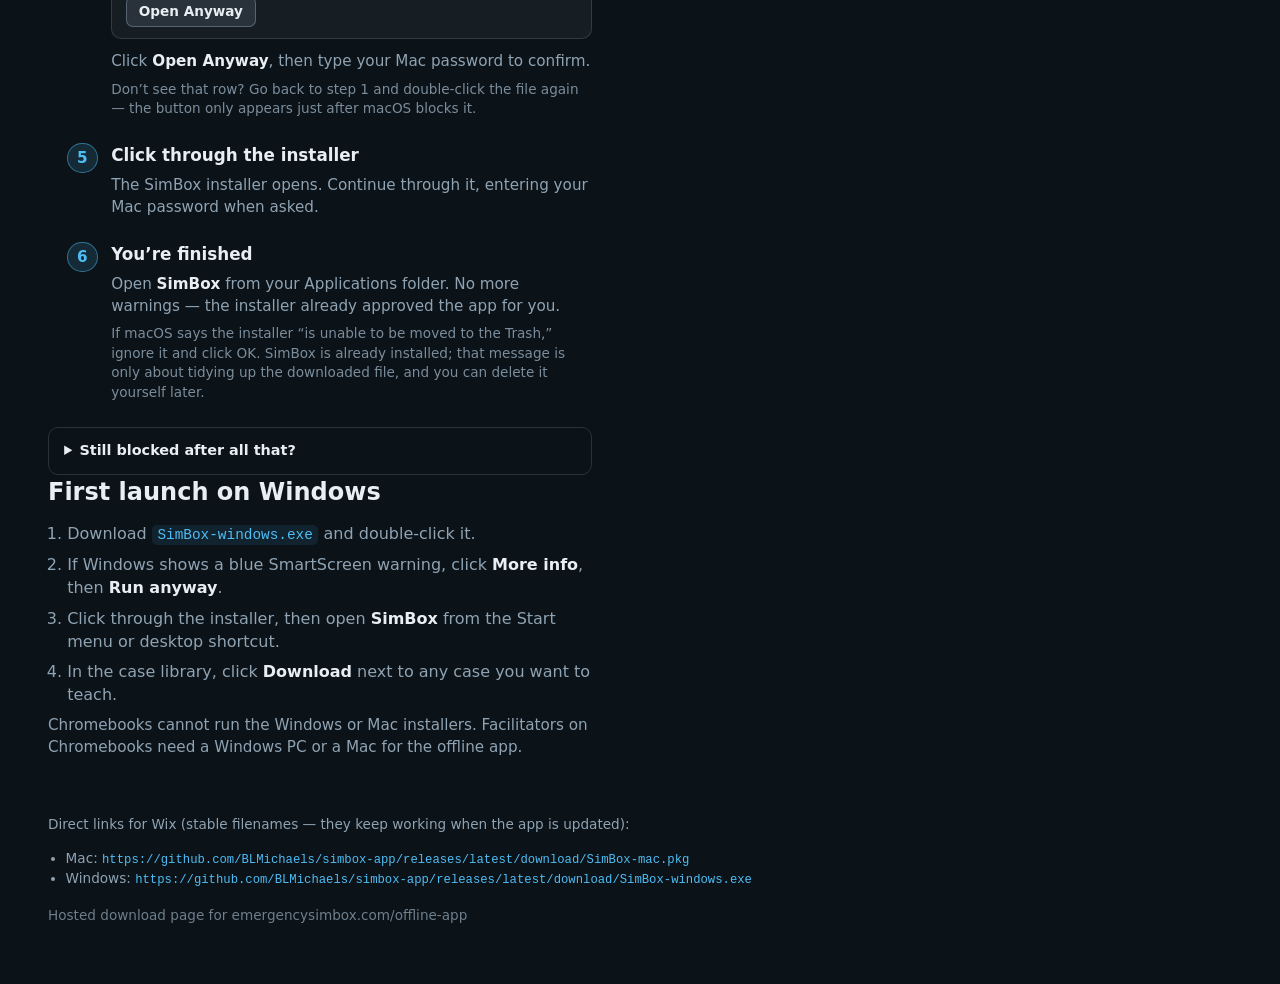
==== commit ebf3eddc: "Update docs/index.html" ====
--- a/docs/index.html
+++ b/docs/index.html
@@ -6,7 +6,7 @@
   <title>Download SimBox — Offline App</title>
   <meta name="description" content="Download the SimBox offline app for Mac or Windows. Cases download inside the app." />
   <!-- Bump ?v= when styles.css or app.js changes, so browsers don't serve stale assets. -->
-  <link rel="stylesheet" href="./styles.css?v=9" />
+  <link rel="stylesheet" href="./styles.css?v=10" />
 </head>
 <body>
   <div class="atmosphere" aria-hidden="true"></div>
@@ -60,7 +60,10 @@
 
     <article class="card" id="card-windows">
       <h2>Windows</h2>
-      <p>Installer (.exe). If SmartScreen appears, choose More info → Run anyway.</p>
+      <p>
+        Installer for Windows PCs (.exe). If SmartScreen appears, choose More info → Run anyway.
+        Chromebooks cannot install this — use a Windows or Mac computer.
+      </p>
       <a class="btn" id="btn-windows" href="./files/SimBox-windows.exe" download>Download for Windows</a>
       <p class="meta" id="meta-windows"></p>
     </article>
@@ -177,9 +180,15 @@
 
     <h2>First launch on Windows</h2>
     <ol>
-      <li>Run the downloaded installer.</li>
-      <li>If SmartScreen appears, click <strong>More info</strong> → <strong>Run anyway</strong>.</li>
+      <li>Download <code>SimBox-windows.exe</code> and double-click it.</li>
+      <li>If Windows shows a blue SmartScreen warning, click <strong>More info</strong>, then <strong>Run anyway</strong>.</li>
+      <li>Click through the installer, then open <strong>SimBox</strong> from the Start menu or desktop shortcut.</li>
+      <li>In the case library, click <strong>Download</strong> next to any case you want to teach.</li>
     </ol>
+    <p class="note">
+      Chromebooks cannot run the Windows or Mac installers. Facilitators on Chromebooks need a
+      Windows PC or a Mac for the offline app.
+    </p>
   </section>
 
   <footer class="foot">
@@ -193,6 +202,6 @@
     <p class="muted">Hosted download page for emergencysimbox.com/offline-app</p>
   </footer>
 
-  <script src="./app.js?v=9"></script>
+  <script src="./app.js?v=10"></script>
 </body>
 </html>
--- a/docs/styles.css
+++ b/docs/styles.css
@@ -109,22 +109,6 @@
   opacity: 0.55;
 }
 
-.card-tag {
-  display: inline-block;
-  margin-left: 0.4rem;
-  padding: 0.15rem 0.5rem;
-  border: 1px solid var(--line);
-  border-radius: 999px;
-  background: rgba(143, 163, 179, 0.12);
-  color: var(--muted);
-  font-family: var(--font-body);
-  font-size: 0.62rem;
-  font-weight: 700;
-  letter-spacing: 0.08em;
-  text-transform: uppercase;
-  vertical-align: middle;
-}
-
 .card h2 {
   margin: 0 0 0.45rem;
   font-family: var(--font-display);
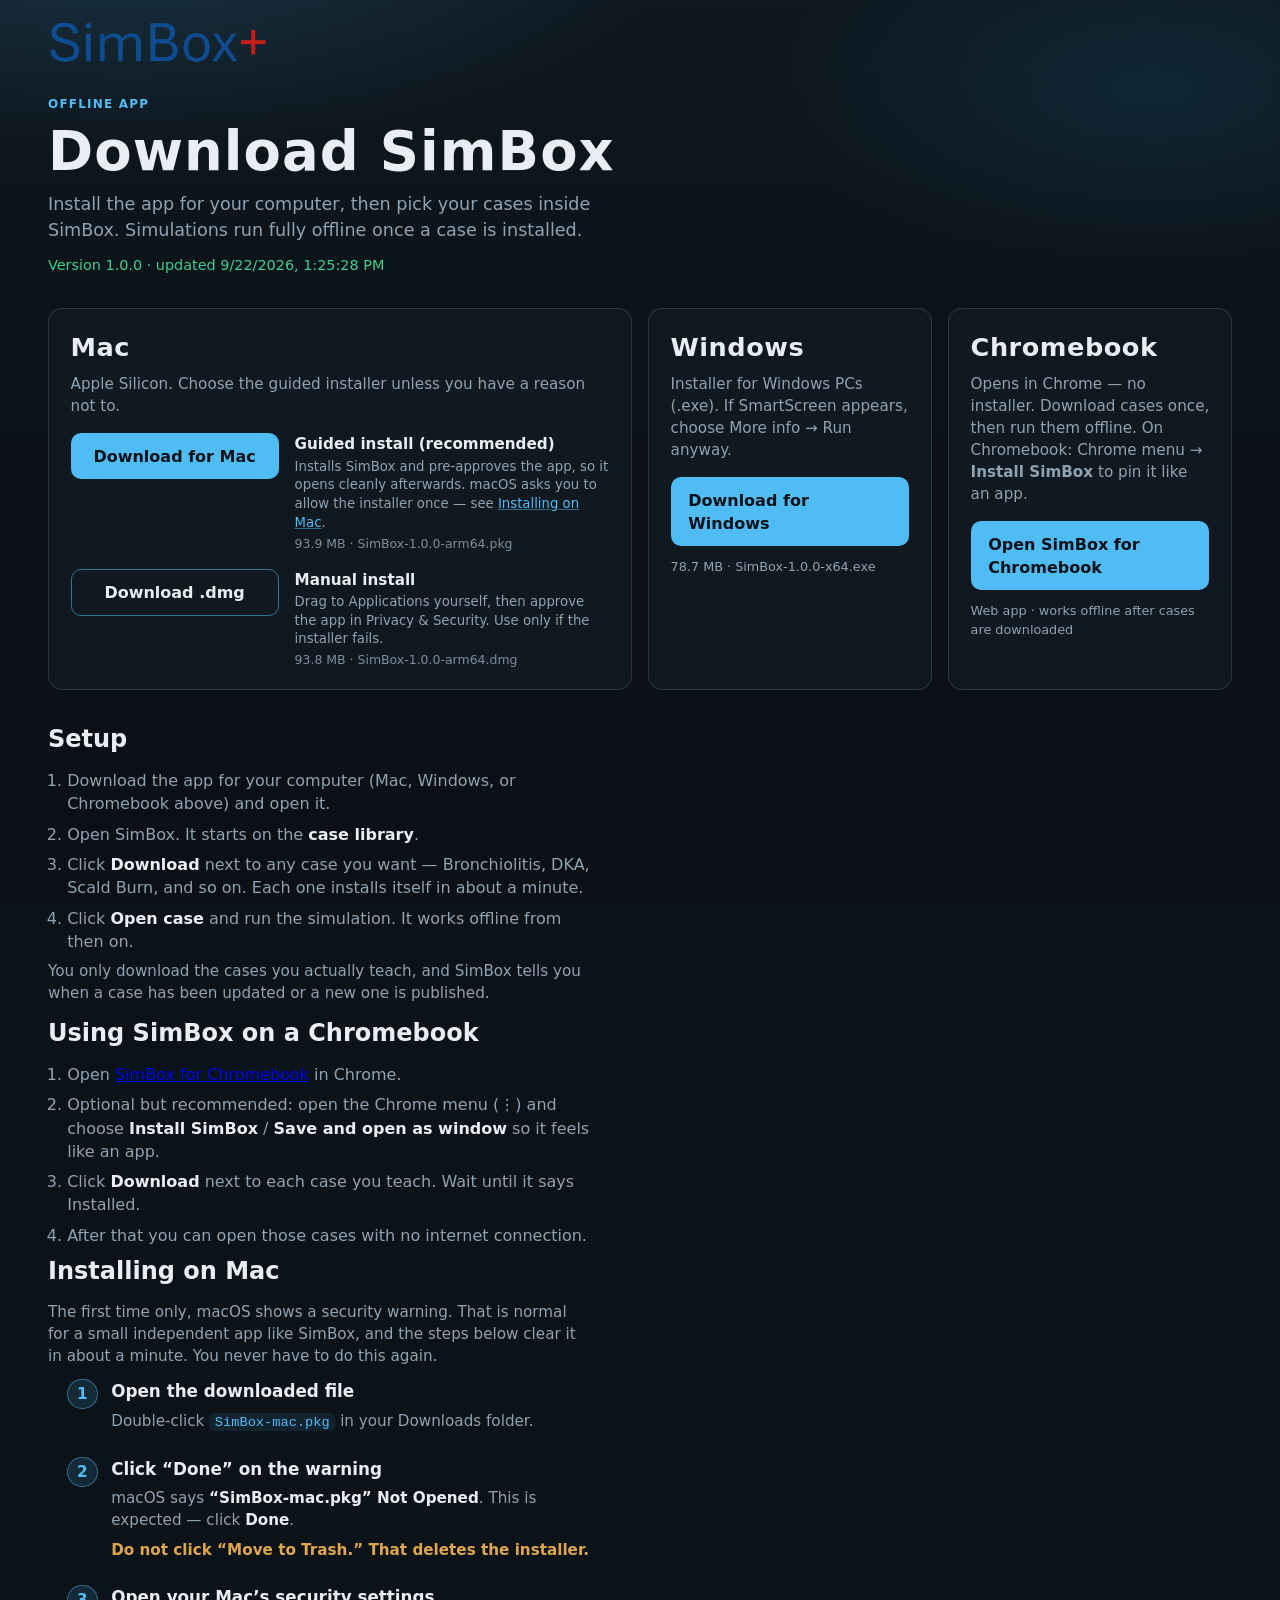
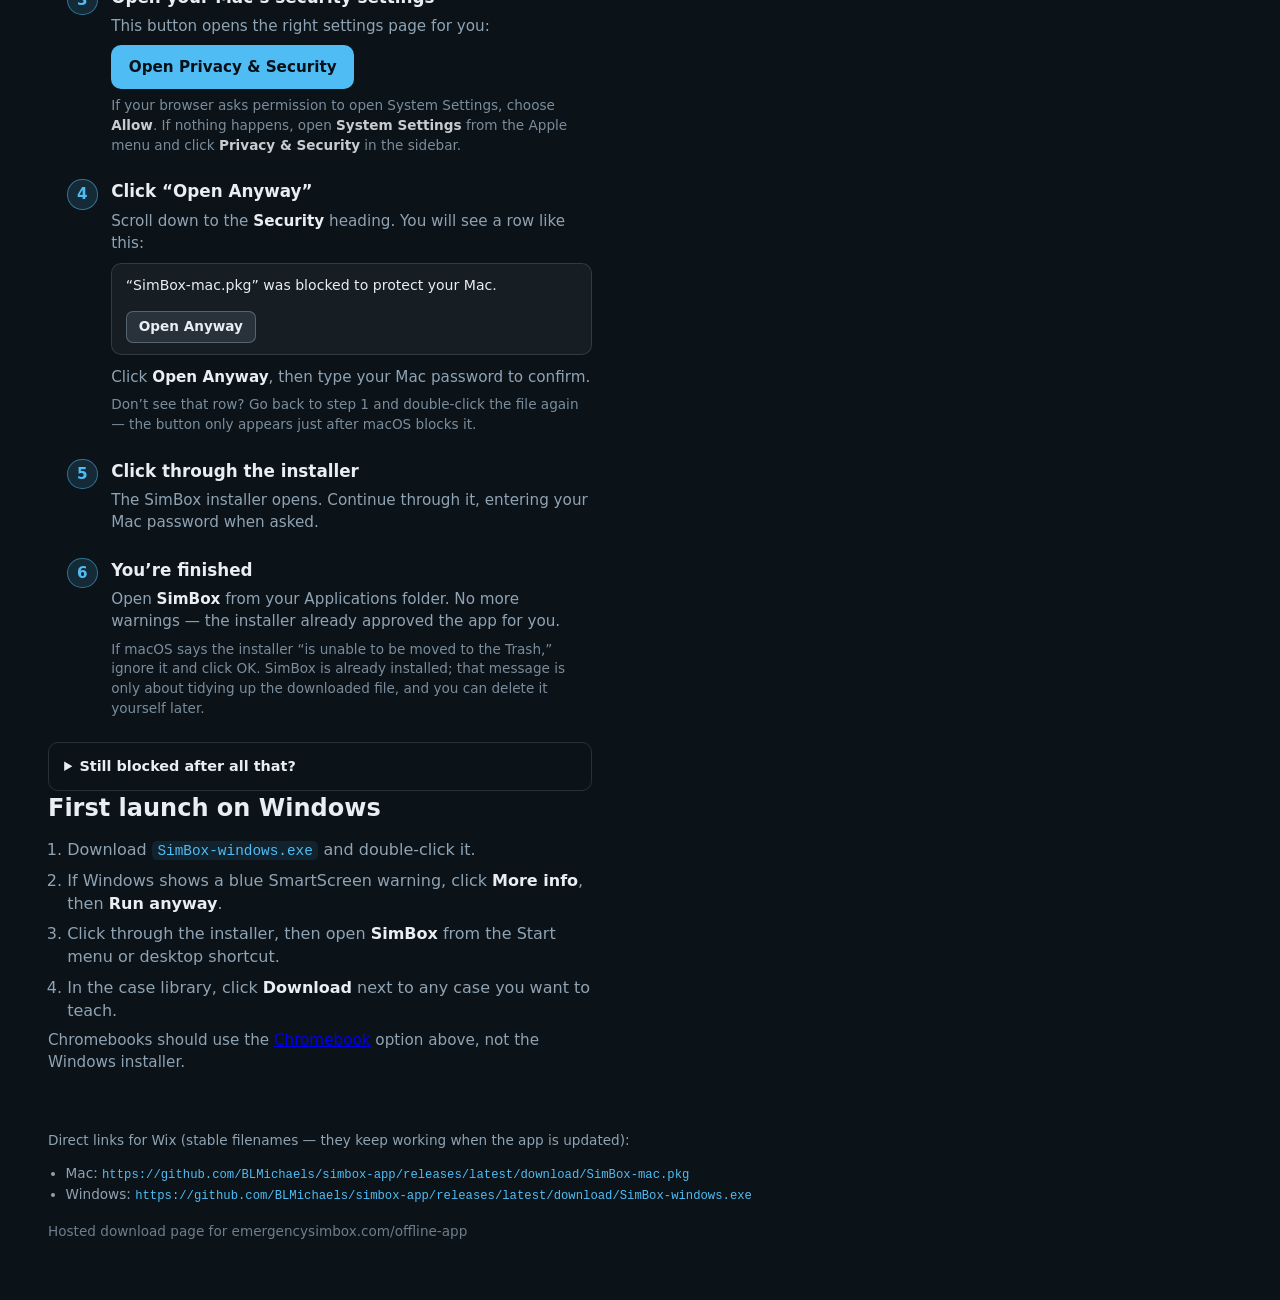
==== commit 8cdb9c62: "Update docs/index.html" ====
--- a/docs/index.html
+++ b/docs/index.html
@@ -6,7 +6,7 @@
   <title>Download SimBox — Offline App</title>
   <meta name="description" content="Download the SimBox offline app for Mac or Windows. Cases download inside the app." />
   <!-- Bump ?v= when styles.css or app.js changes, so browsers don't serve stale assets. -->
-  <link rel="stylesheet" href="./styles.css?v=10" />
+  <link rel="stylesheet" href="./styles.css?v=11" />
 </head>
 <body>
   <div class="atmosphere" aria-hidden="true"></div>
@@ -62,10 +62,19 @@
       <h2>Windows</h2>
       <p>
         Installer for Windows PCs (.exe). If SmartScreen appears, choose More info → Run anyway.
-        Chromebooks cannot install this — use a Windows or Mac computer.
       </p>
       <a class="btn" id="btn-windows" href="./files/SimBox-windows.exe" download>Download for Windows</a>
       <p class="meta" id="meta-windows"></p>
+    </article>
+
+    <article class="card" id="card-chromeos">
+      <h2>Chromebook</h2>
+      <p>
+        Opens in Chrome — no installer. Download cases once, then run them offline.
+        On Chromebook: Chrome menu → <strong>Install SimBox</strong> to pin it like an app.
+      </p>
+      <a class="btn" id="btn-chromeos" href="https://blmichaels.github.io/simbox-app/play/">Open SimBox for Chromebook</a>
+      <p class="meta">Web app · works offline after cases are downloaded</p>
     </article>
 
     <article class="card" id="card-linux" hidden>
@@ -80,7 +89,7 @@
   <section class="howto">
     <h2>Setup</h2>
     <ol>
-      <li>Download the app for your computer (Mac or Windows above) and install it.</li>
+      <li>Download the app for your computer (Mac, Windows, or Chromebook above) and open it.</li>
       <li>Open SimBox. It starts on the <strong>case library</strong>.</li>
       <li>
         Click <strong>Download</strong> next to any case you want — Bronchiolitis, DKA, Scald
@@ -92,6 +101,17 @@
       You only download the cases you actually teach, and SimBox tells you when a case has been
       updated or a new one is published.
     </p>
+
+    <h2 id="chromebook">Using SimBox on a Chromebook</h2>
+    <ol>
+      <li>Open <a href="https://blmichaels.github.io/simbox-app/play/">SimBox for Chromebook</a> in Chrome.</li>
+      <li>
+        Optional but recommended: open the Chrome menu (⋮) and choose
+        <strong>Install SimBox</strong> / <strong>Save and open as window</strong> so it feels like an app.
+      </li>
+      <li>Click <strong>Download</strong> next to each case you teach. Wait until it says Installed.</li>
+      <li>After that you can open those cases with no internet connection.</li>
+    </ol>
 
     <h2 id="mac-install">Installing on Mac</h2>
     <p class="note">
@@ -186,8 +206,7 @@
       <li>In the case library, click <strong>Download</strong> next to any case you want to teach.</li>
     </ol>
     <p class="note">
-      Chromebooks cannot run the Windows or Mac installers. Facilitators on Chromebooks need a
-      Windows PC or a Mac for the offline app.
+      Chromebooks should use the <a href="#chromebook">Chromebook</a> option above, not the Windows installer.
     </p>
   </section>
 
@@ -202,6 +221,6 @@
     <p class="muted">Hosted download page for emergencysimbox.com/offline-app</p>
   </footer>
 
-  <script src="./app.js?v=10"></script>
+  <script src="./app.js?v=11"></script>
 </body>
 </html>
